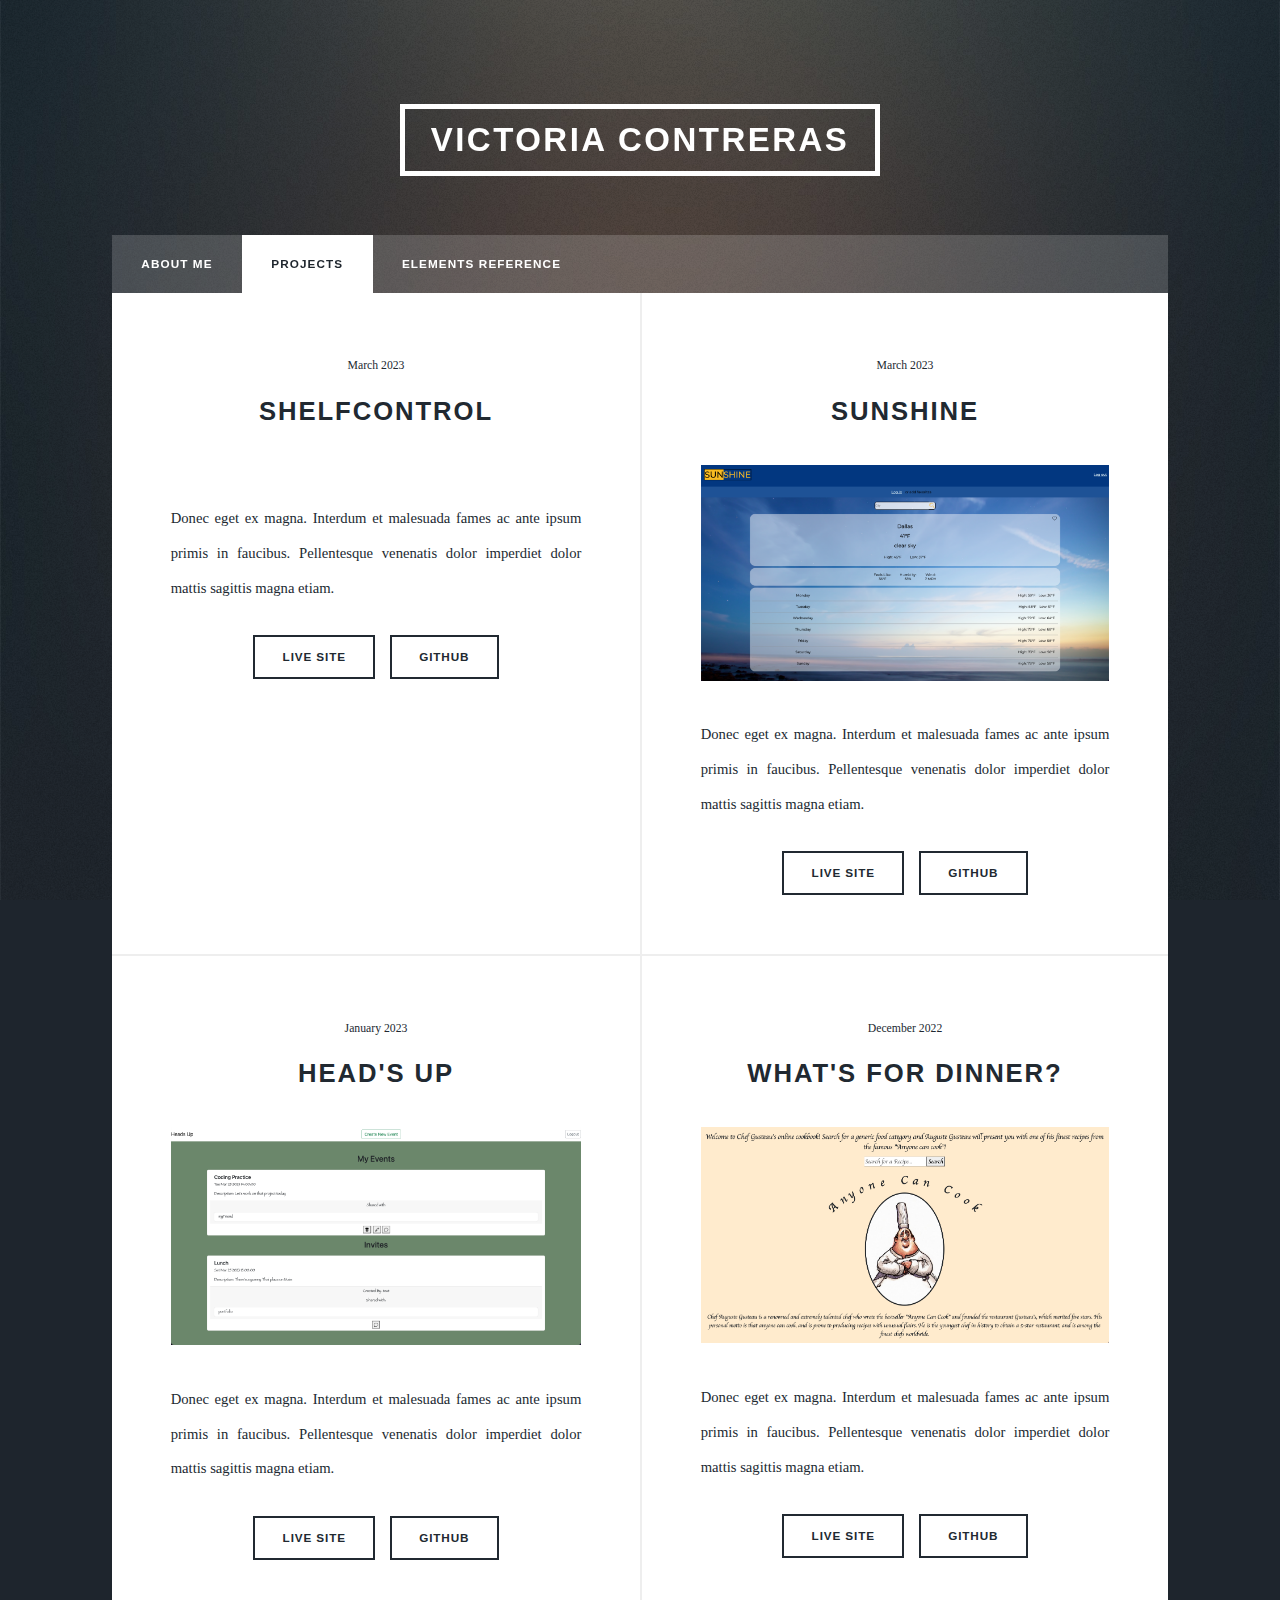
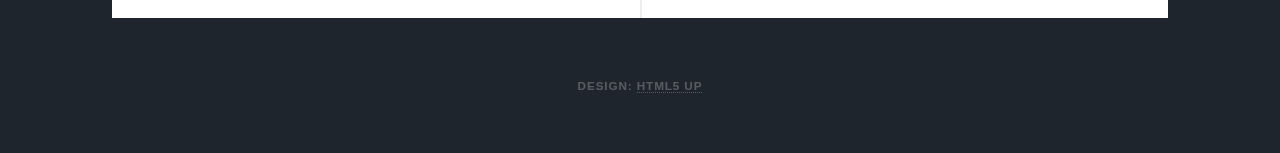
==== projects.html @ ed3c671b "inititalize repo" ====
<!DOCTYPE HTML>
<!--
	Massively by HTML5 UP
	html5up.net | @ajlkn
	Free for personal and commercial use under the CCA 3.0 license (html5up.net/license)
-->
<html>
	<head>
		<title>Generic Page - Massively by HTML5 UP</title>
		<meta charset="utf-8" />
		<meta name="viewport" content="width=device-width, initial-scale=1, user-scalable=no" />
		<link rel="stylesheet" href="assets/css/main.css" />
		<noscript><link rel="stylesheet" href="assets/css/noscript.css" /></noscript>
	</head>
	<body class="is-preload">

		<!-- Wrapper -->
			<div id="wrapper">

				<!-- Header -->
					<header id="header">
						<a href="index.html" class="logo">Victoria Contreras</a>
					</header>

				<!-- Nav -->
					<nav id="nav">
						<ul class="links">
							<li><a href="index.html">About Me</a></li>
							<li class="active"><a href="projects.html">Projects</a></li>
							<li><a href="elements.html">Elements Reference</a></li>

						</ul>
						<ul class="icons">
							<li><a href="#" class="icon brands fa-twitter"><span class="label">Twitter</span></a></li>
							<li><a href="#" class="icon brands fa-facebook-f"><span class="label">Facebook</span></a></li>
							<li><a href="#" class="icon brands fa-instagram"><span class="label">Instagram</span></a></li>
							<li><a href="#" class="icon brands fa-github"><span class="label">GitHub</span></a></li>
						</ul>
					</nav>

				<!-- Main -->
					<div id="main">

						<!-- Posts -->
						<section class="posts">
							<article>
								<header>
									<span class="date">March 2023</span>
									<h2>ShelfControl</h2>
								</header>
								<a href="#" class="image fit"><img src="images/pic02.jpg" alt="" /></a>
								<p>Donec eget ex magna. Interdum et malesuada fames ac ante ipsum primis in faucibus. Pellentesque venenatis
									dolor imperdiet dolor mattis sagittis magna etiam.</p>
								<ul class="actions special">
									<li><a href="#" target="_blank" class="button">Live Site</a></li>
									<li><a href="https://github.com/5hakazulu/Shelf-Control" target="_blank" class="button">GitHub</a></li>
								</ul>
							</article>
							<article>
								<header>
									<span class="date">March 2023</span>
									<h2>SunShine</h2>
								</header>
								<a href="#" class="image fit"><img src="images/sunshine.png" alt="" /></a>
								<p>Donec eget ex magna. Interdum et malesuada fames ac ante ipsum primis in faucibus. Pellentesque venenatis
									dolor imperdiet dolor mattis sagittis magna etiam.</p>
								<ul class="actions special">
									<li><a href="#" target="_blank" class="button">Live Site</a></li>
									<li><a href="https://github.com/Victoria-Contreras/react-weather-app" target="_blank" class="button">GitHub</a></li>
								</ul>
							</article>
							<article>
								<header>
									<span class="date">January 2023</span>
									<h2>Head's Up</h2>
								</header>
								<a href="#" class="image fit"><img src="images/HeadsUp.png" alt="" /></a>
								<p>Donec eget ex magna. Interdum et malesuada fames ac ante ipsum primis in faucibus. Pellentesque venenatis
									dolor imperdiet dolor mattis sagittis magna etiam.</p>
								<ul class="actions special">
									<li><a href="#" target="_blank" class="button">Live Site</a></li>
									<li><a href="https://github.com/Victoria-Contreras/CalendarGroupProject" target="_blank" class="button">GitHub</a></li>
								</ul>
							</article>
							<article>
								<header>
									<span class="date">December 2022</span>
									<h2>What's for dinner?</h2>
								</header>
								<a href="#" class="image fit"><img src="images/whatsForDinner.png" alt="" /></a>
								<p>Donec eget ex magna. Interdum et malesuada fames ac ante ipsum primis in faucibus. Pellentesque venenatis
									dolor imperdiet dolor mattis sagittis magna etiam.</p>
								<ul class="actions special">
									<li><a href="https://victoria-contreras.github.io/whats_for_dinner/" target="_blank" class="button">Live Site</a></li>
									<li><a href="https://github.com/Victoria-Contreras/whats_for_dinner" target="_blank" class="button">GitHub</a></li>
								</ul>
							</article>
						</section>

					</div>


				<!-- Copyright -->
					<div id="copyright">
						<ul><li>Design: <a href="https://html5up.net">HTML5 UP</a></li></ul>
					</div>

			</div>

		<!-- Scripts -->
			<script src="assets/js/jquery.min.js"></script>
			<script src="assets/js/jquery.scrollex.min.js"></script>
			<script src="assets/js/jquery.scrolly.min.js"></script>
			<script src="assets/js/browser.min.js"></script>
			<script src="assets/js/breakpoints.min.js"></script>
			<script src="assets/js/util.js"></script>
			<script src="assets/js/main.js"></script>

	</body>
</html>
---- assets/css/main.css ----
#skills {
	display: flex;
	flex-direction: column;
	align-items: center;
	margin: 20px;
}

.skills-container {
	display: flex;
	justify-content: center;
	flex-wrap: wrap;
	margin-top: 20px;
}

.item i {
	font-size: 100px;
	margin: 10px 30px 0px 30px ;
}

.item p {
	text-align: center;
	font-weight: bold;
}


@import url(fontawesome-all.min.css);
@import url("https://fonts.googleapis.com/css?family=Merriweather:300,700,300italic,700italic|Source+Sans+Pro:900");

/*
	Massively by HTML5 UP
	html5up.net | @ajlkn
	Free for personal and commercial use under the CCA 3.0 license (html5up.net/license)
*/

html, body, div, span, applet, object,
iframe, h1, h2, h3, h4, h5, h6, p, blockquote,
pre, a, abbr, acronym, address, big, cite,
code, del, dfn, em, img, ins, kbd, q, s, samp,
small, strike, strong, sub, sup, tt, var, b,
u, i, center, dl, dt, dd, ol, ul, li, fieldset,
form, label, legend, table, caption, tbody,
tfoot, thead, tr, th, td, article, aside,
canvas, details, embed, figure, figcaption,
footer, header, hgroup, menu, nav, output, ruby,
section, summary, time, mark, audio, video {
	margin: 0;
	padding: 0;
	border: 0;
	font-size: 100%;
	font: inherit;
	vertical-align: baseline;}

article, aside, details, figcaption, figure,
footer, header, hgroup, menu, nav, section {
	display: block;}

body {
	line-height: 1;
}

ol, ul {
	list-style: none;
}

blockquote, q {
	quotes: none;
}

	blockquote:before, blockquote:after, q:before, q:after {
		content: '';
		content: none;
	}

table {
	border-collapse: collapse;
	border-spacing: 0;
}

body {
	-webkit-text-size-adjust: none;
}

mark {
	background-color: transparent;
	color: inherit;
}

input::-moz-focus-inner {
	border: 0;
	padding: 0;
}

input, select, textarea {
	-moz-appearance: none;
	-webkit-appearance: none;
	-ms-appearance: none;
	appearance: none;
}

/* Basic */

	@-ms-viewport {
		width: device-width;
	}

	body {
		-ms-overflow-style: scrollbar;
	}

	@media screen and (max-width: 480px) {

		html, body {
			min-width: 320px;
		}

	}

	html {
		box-sizing: border-box;
	}

	*, *:before, *:after {
		box-sizing: inherit;
	}

	body {
		background-color: #1e252d;
	}

		body.is-preload *, body.is-preload *:before, body.is-preload *:after {
			-moz-animation: none !important;
			-webkit-animation: none !important;
			-ms-animation: none !important;
			animation: none !important;
			-moz-transition: none !important;
			-webkit-transition: none !important;
			-ms-transition: none !important;
			transition: none !important;
		}

/* Type */

	html {
		font-size: 16pt;
	}

		@media screen and (max-width: 1680px) {

			html {
				font-size: 12pt;
			}

		}

		@media screen and (max-width: 1280px) {

			html {
				font-size: 11pt;
			}

		}

		@media screen and (max-width: 360px) {

			html {
				font-size: 10pt;
			}

		}

	body {
		color: #212931;
	}

	body, input, select, textarea {
		font-family: "Merriweather", Georgia, serif;
		font-weight: 300;
		font-size: 1rem;
		line-height: 2.375;
	}

	a {
		-moz-transition: color 0.2s ease-in-out, background-color 0.2s ease-in-out, border-color 0.2s ease-in-out, box-shadow 0.2s ease-in-out;
		-webkit-transition: color 0.2s ease-in-out, background-color 0.2s ease-in-out, border-color 0.2s ease-in-out, box-shadow 0.2s ease-in-out;
		-ms-transition: color 0.2s ease-in-out, background-color 0.2s ease-in-out, border-color 0.2s ease-in-out, box-shadow 0.2s ease-in-out;
		transition: color 0.2s ease-in-out, background-color 0.2s ease-in-out, border-color 0.2s ease-in-out, box-shadow 0.2s ease-in-out;
		border-bottom: dotted 1px;
		text-decoration: none;
	}

		a:hover {
			border-bottom-color: transparent;
		}

	strong, b {
		font-weight: 600;
	}

	em, i {
		font-style: italic;
	}

	p {
		text-align: justify;
		margin: 0 0 2rem 0;
	}

	h1, h2, h3, h4, h5, h6 {
		font-family: "Source Sans Pro", Helvetica, sans-serif;
		font-weight: 900;
		line-height: 1.5;
		letter-spacing: 0.075em;
		text-transform: uppercase;
		margin: 0 0 1rem 0;
	}

		h1 a, h2 a, h3 a, h4 a, h5 a, h6 a {
			border-bottom: 0;
			color: inherit;
			text-decoration: none;
		}

	h1 {
		font-size: 4rem;
		line-height: 1.1;
		margin: 0 0 2rem 0;
	}

	h2 {
		font-size: 1.75rem;
		line-height: 1.3;
		margin: 0 0 1.5rem 0;
	}

	h3 {
		font-size: 1.25rem;
		margin: 0 0 1.5rem 0;
	}

	h4 {
		font-size: 1rem;
	}

	h5 {
		font-size: 0.9rem;
	}

	h6 {
		font-size: 0.8rem;
	}

	sub {
		font-size: 0.8rem;
		position: relative;
		top: 0.5rem;
	}

	sup {
		font-size: 0.8rem;
		position: relative;
		top: -0.5rem;
	}

	blockquote {
		border-left: solid 4px;
		font-style: italic;
		margin: 0 0 2rem 0;
		padding: 0.5rem 0 0.5rem 2rem;
	}

	code {
		border: solid 2px;
		font-family: "Courier New", monospace;
		font-size: 0.9rem;
		margin: 0 0.25rem;
		padding: 0.25rem 0.65rem;
	}

	pre {
		-webkit-overflow-scrolling: touch;
		font-family: "Courier New", monospace;
		font-size: 0.9rem;
		margin: 0 0 2rem 0;
	}

		pre code {
			display: block;
			line-height: 1.75;
			padding: 1rem 1.5rem;
			overflow-x: auto;
		}

	hr {
		border: 0;
		border-bottom: solid 2px;
		margin: 3rem 0;
	}

		hr.major {
			margin: 5rem 0;
		}

	.align-left {
		text-align: left;
	}

	.align-center {
		text-align: center;
	}

	.align-right {
		text-align: right;
	}

	input, select, textarea {
		color: #212931;
	}

	a {
		color: #212931;
		border-bottom-color: rgba(33, 41, 49, 0.5);
	}

		a:hover {
			border-bottom-color: transparent;
			color: #44b89b !important;
		}

	strong, b {
		color: #212931;
	}

	h1, h2, h3, h4, h5, h6 {
		color: #212931;
	}

	blockquote {
		border-left-color: #eeeeee;
	}

	code {
		background: rgba(220, 220, 220, 0.25);
		border-color: #eeeeee;
	}

	hr {
		border-bottom-color: #eeeeee;
	}

/* Row */

	.row {
		display: flex;
		flex-wrap: wrap;
		box-sizing: border-box;
		align-items: stretch;
	}

		.row > * {
			box-sizing: border-box;
		}

		.row.gtr-uniform > * > :last-child {
			margin-bottom: 0;
		}

		.row.aln-left {
			justify-content: flex-start;
		}

		.row.aln-center {
			justify-content: center;
		}

		.row.aln-right {
			justify-content: flex-end;
		}

		.row.aln-top {
			align-items: flex-start;
		}

		.row.aln-middle {
			align-items: center;
		}

		.row.aln-bottom {
			align-items: flex-end;
		}

		.row > .imp {
			order: -1;
		}

		.row > .col-1 {
			width: 8.33333%;
		}

		.row > .off-1 {
			margin-left: 8.33333%;
		}

		.row > .col-2 {
			width: 16.66667%;
		}

		.row > .off-2 {
			margin-left: 16.66667%;
		}

		.row > .col-3 {
			width: 25%;
		}

		.row > .off-3 {
			margin-left: 25%;
		}

		.row > .col-4 {
			width: 33.33333%;
		}

		.row > .off-4 {
			margin-left: 33.33333%;
		}

		.row > .col-5 {
			width: 41.66667%;
		}

		.row > .off-5 {
			margin-left: 41.66667%;
		}

		.row > .col-6 {
			width: 50%;
		}

		.row > .off-6 {
			margin-left: 50%;
		}

		.row > .col-7 {
			width: 58.33333%;
		}

		.row > .off-7 {
			margin-left: 58.33333%;
		}

		.row > .col-8 {
			width: 66.66667%;
		}

		.row > .off-8 {
			margin-left: 66.66667%;
		}

		.row > .col-9 {
			width: 75%;
		}

		.row > .off-9 {
			margin-left: 75%;
		}

		.row > .col-10 {
			width: 83.33333%;
		}

		.row > .off-10 {
			margin-left: 83.33333%;
		}

		.row > .col-11 {
			width: 91.66667%;
		}

		.row > .off-11 {
			margin-left: 91.66667%;
		}

		.row > .col-12 {
			width: 100%;
		}

		.row > .off-12 {
			margin-left: 100%;
		}

		.row.gtr-0 {
			margin-top: 0;
			margin-left: 0rem;
		}

			.row.gtr-0 > * {
				padding: 0 0 0 0rem;
			}

			.row.gtr-0.gtr-uniform {
				margin-top: 0rem;
			}

				.row.gtr-0.gtr-uniform > * {
					padding-top: 0rem;
				}

		.row.gtr-25 {
			margin-top: 0;
			margin-left: -0.375rem;
		}

			.row.gtr-25 > * {
				padding: 0 0 0 0.375rem;
			}

			.row.gtr-25.gtr-uniform {
				margin-top: -0.375rem;
			}

				.row.gtr-25.gtr-uniform > * {
					padding-top: 0.375rem;
				}

		.row.gtr-50 {
			margin-top: 0;
			margin-left: -0.75rem;
		}

			.row.gtr-50 > * {
				padding: 0 0 0 0.75rem;
			}

			.row.gtr-50.gtr-uniform {
				margin-top: -0.75rem;
			}

				.row.gtr-50.gtr-uniform > * {
					padding-top: 0.75rem;
				}

		.row {
			margin-top: 0;
			margin-left: -1.5rem;
		}

			.row > * {
				padding: 0 0 0 1.5rem;
			}

			.row.gtr-uniform {
				margin-top: -1.5rem;
			}

				.row.gtr-uniform > * {
					padding-top: 1.5rem;
				}

		.row.gtr-150 {
			margin-top: 0;
			margin-left: -2.25rem;
		}

			.row.gtr-150 > * {
				padding: 0 0 0 2.25rem;
			}

			.row.gtr-150.gtr-uniform {
				margin-top: -2.25rem;
			}

				.row.gtr-150.gtr-uniform > * {
					padding-top: 2.25rem;
				}

		.row.gtr-200 {
			margin-top: 0;
			margin-left: -3rem;
		}

			.row.gtr-200 > * {
				padding: 0 0 0 3rem;
			}

			.row.gtr-200.gtr-uniform {
				margin-top: -3rem;
			}

				.row.gtr-200.gtr-uniform > * {
					padding-top: 3rem;
				}

		@media screen and (max-width: 1680px) {

			.row {
				display: flex;
				flex-wrap: wrap;
				box-sizing: border-box;
				align-items: stretch;
			}

				.row > * {
					box-sizing: border-box;
				}

				.row.gtr-uniform > * > :last-child {
					margin-bottom: 0;
				}

				.row.aln-left {
					justify-content: flex-start;
				}

				.row.aln-center {
					justify-content: center;
				}

				.row.aln-right {
					justify-content: flex-end;
				}

				.row.aln-top {
					align-items: flex-start;
				}

				.row.aln-middle {
					align-items: center;
				}

				.row.aln-bottom {
					align-items: flex-end;
				}

				.row > .imp-xlarge {
					order: -1;
				}

				.row > .col-1-xlarge {
					width: 8.33333%;
				}

				.row > .off-1-xlarge {
					margin-left: 8.33333%;
				}

				.row > .col-2-xlarge {
					width: 16.66667%;
				}

				.row > .off-2-xlarge {
					margin-left: 16.66667%;
				}

				.row > .col-3-xlarge {
					width: 25%;
				}

				.row > .off-3-xlarge {
					margin-left: 25%;
				}

				.row > .col-4-xlarge {
					width: 33.33333%;
				}

				.row > .off-4-xlarge {
					margin-left: 33.33333%;
				}

				.row > .col-5-xlarge {
					width: 41.66667%;
				}

				.row > .off-5-xlarge {
					margin-left: 41.66667%;
				}

				.row > .col-6-xlarge {
					width: 50%;
				}

				.row > .off-6-xlarge {
					margin-left: 50%;
				}

				.row > .col-7-xlarge {
					width: 58.33333%;
				}

				.row > .off-7-xlarge {
					margin-left: 58.33333%;
				}

				.row > .col-8-xlarge {
					width: 66.66667%;
				}

				.row > .off-8-xlarge {
					margin-left: 66.66667%;
				}

				.row > .col-9-xlarge {
					width: 75%;
				}

				.row > .off-9-xlarge {
					margin-left: 75%;
				}

				.row > .col-10-xlarge {
					width: 83.33333%;
				}

				.row > .off-10-xlarge {
					margin-left: 83.33333%;
				}

				.row > .col-11-xlarge {
					width: 91.66667%;
				}

				.row > .off-11-xlarge {
					margin-left: 91.66667%;
				}

				.row > .col-12-xlarge {
					width: 100%;
				}

				.row > .off-12-xlarge {
					margin-left: 100%;
				}

				.row.gtr-0 {
					margin-top: 0;
					margin-left: 0rem;
				}

					.row.gtr-0 > * {
						padding: 0 0 0 0rem;
					}

					.row.gtr-0.gtr-uniform {
						margin-top: 0rem;
					}

						.row.gtr-0.gtr-uniform > * {
							padding-top: 0rem;
						}

				.row.gtr-25 {
					margin-top: 0;
					margin-left: -0.375rem;
				}

					.row.gtr-25 > * {
						padding: 0 0 0 0.375rem;
					}

					.row.gtr-25.gtr-uniform {
						margin-top: -0.375rem;
					}

						.row.gtr-25.gtr-uniform > * {
							padding-top: 0.375rem;
						}

				.row.gtr-50 {
					margin-top: 0;
					margin-left: -0.75rem;
				}

					.row.gtr-50 > * {
						padding: 0 0 0 0.75rem;
					}

					.row.gtr-50.gtr-uniform {
						margin-top: -0.75rem;
					}

						.row.gtr-50.gtr-uniform > * {
							padding-top: 0.75rem;
						}

				.row {
					margin-top: 0;
					margin-left: -1.5rem;
				}

					.row > * {
						padding: 0 0 0 1.5rem;
					}

					.row.gtr-uniform {
						margin-top: -1.5rem;
					}

						.row.gtr-uniform > * {
							padding-top: 1.5rem;
						}

				.row.gtr-150 {
					margin-top: 0;
					margin-left: -2.25rem;
				}

					.row.gtr-150 > * {
						padding: 0 0 0 2.25rem;
					}

					.row.gtr-150.gtr-uniform {
						margin-top: -2.25rem;
					}

						.row.gtr-150.gtr-uniform > * {
							padding-top: 2.25rem;
						}

				.row.gtr-200 {
					margin-top: 0;
					margin-left: -3rem;
				}

					.row.gtr-200 > * {
						padding: 0 0 0 3rem;
					}

					.row.gtr-200.gtr-uniform {
						margin-top: -3rem;
					}

						.row.gtr-200.gtr-uniform > * {
							padding-top: 3rem;
						}

		}

		@media screen and (max-width: 1280px) {

			.row {
				display: flex;
				flex-wrap: wrap;
				box-sizing: border-box;
				align-items: stretch;
			}

				.row > * {
					box-sizing: border-box;
				}

				.row.gtr-uniform > * > :last-child {
					margin-bottom: 0;
				}

				.row.aln-left {
					justify-content: flex-start;
				}

				.row.aln-center {
					justify-content: center;
				}

				.row.aln-right {
					justify-content: flex-end;
				}

				.row.aln-top {
					align-items: flex-start;
				}

				.row.aln-middle {
					align-items: center;
				}

				.row.aln-bottom {
					align-items: flex-end;
				}

				.row > .imp-large {
					order: -1;
				}

				.row > .col-1-large {
					width: 8.33333%;
				}

				.row > .off-1-large {
					margin-left: 8.33333%;
				}

				.row > .col-2-large {
					width: 16.66667%;
				}

				.row > .off-2-large {
					margin-left: 16.66667%;
				}

				.row > .col-3-large {
					width: 25%;
				}

				.row > .off-3-large {
					margin-left: 25%;
				}

				.row > .col-4-large {
					width: 33.33333%;
				}

				.row > .off-4-large {
					margin-left: 33.33333%;
				}

				.row > .col-5-large {
					width: 41.66667%;
				}

				.row > .off-5-large {
					margin-left: 41.66667%;
				}

				.row > .col-6-large {
					width: 50%;
				}

				.row > .off-6-large {
					margin-left: 50%;
				}

				.row > .col-7-large {
					width: 58.33333%;
				}

				.row > .off-7-large {
					margin-left: 58.33333%;
				}

				.row > .col-8-large {
					width: 66.66667%;
				}

				.row > .off-8-large {
					margin-left: 66.66667%;
				}

				.row > .col-9-large {
					width: 75%;
				}

				.row > .off-9-large {
					margin-left: 75%;
				}

				.row > .col-10-large {
					width: 83.33333%;
				}

				.row > .off-10-large {
					margin-left: 83.33333%;
				}

				.row > .col-11-large {
					width: 91.66667%;
				}

				.row > .off-11-large {
					margin-left: 91.66667%;
				}

				.row > .col-12-large {
					width: 100%;
				}

				.row > .off-12-large {
					margin-left: 100%;
				}

				.row.gtr-0 {
					margin-top: 0;
					margin-left: 0rem;
				}

					.row.gtr-0 > * {
						padding: 0 0 0 0rem;
					}

					.row.gtr-0.gtr-uniform {
						margin-top: 0rem;
					}

						.row.gtr-0.gtr-uniform > * {
							padding-top: 0rem;
						}

				.row.gtr-25 {
					margin-top: 0;
					margin-left: -0.375rem;
				}

					.row.gtr-25 > * {
						padding: 0 0 0 0.375rem;
					}

					.row.gtr-25.gtr-uniform {
						margin-top: -0.375rem;
					}

						.row.gtr-25.gtr-uniform > * {
							padding-top: 0.375rem;
						}

				.row.gtr-50 {
					margin-top: 0;
					margin-left: -0.75rem;
				}

					.row.gtr-50 > * {
						padding: 0 0 0 0.75rem;
					}

					.row.gtr-50.gtr-uniform {
						margin-top: -0.75rem;
					}

						.row.gtr-50.gtr-uniform > * {
							padding-top: 0.75rem;
						}

				.row {
					margin-top: 0;
					margin-left: -1.5rem;
				}

					.row > * {
						padding: 0 0 0 1.5rem;
					}

					.row.gtr-uniform {
						margin-top: -1.5rem;
					}

						.row.gtr-uniform > * {
							padding-top: 1.5rem;
						}

				.row.gtr-150 {
					margin-top: 0;
					margin-left: -2.25rem;
				}

					.row.gtr-150 > * {
						padding: 0 0 0 2.25rem;
					}

					.row.gtr-150.gtr-uniform {
						margin-top: -2.25rem;
					}

						.row.gtr-150.gtr-uniform > * {
							padding-top: 2.25rem;
						}

				.row.gtr-200 {
					margin-top: 0;
					margin-left: -3rem;
				}

					.row.gtr-200 > * {
						padding: 0 0 0 3rem;
					}

					.row.gtr-200.gtr-uniform {
						margin-top: -3rem;
					}

						.row.gtr-200.gtr-uniform > * {
							padding-top: 3rem;
						}

		}

		@media screen and (max-width: 980px) {

			.row {
				display: flex;
				flex-wrap: wrap;
				box-sizing: border-box;
				align-items: stretch;
			}

				.row > * {
					box-sizing: border-box;
				}

				.row.gtr-uniform > * > :last-child {
					margin-bottom: 0;
				}

				.row.aln-left {
					justify-content: flex-start;
				}

				.row.aln-center {
					justify-content: center;
				}

				.row.aln-right {
					justify-content: flex-end;
				}

				.row.aln-top {
					align-items: flex-start;
				}

				.row.aln-middle {
					align-items: center;
				}

				.row.aln-bottom {
					align-items: flex-end;
				}

				.row > .imp-medium {
					order: -1;
				}

				.row > .col-1-medium {
					width: 8.33333%;
				}

				.row > .off-1-medium {
					margin-left: 8.33333%;
				}

				.row > .col-2-medium {
					width: 16.66667%;
				}

				.row > .off-2-medium {
					margin-left: 16.66667%;
				}

				.row > .col-3-medium {
					width: 25%;
				}

				.row > .off-3-medium {
					margin-left: 25%;
				}

				.row > .col-4-medium {
					width: 33.33333%;
				}

				.row > .off-4-medium {
					margin-left: 33.33333%;
				}

				.row > .col-5-medium {
					width: 41.66667%;
				}

				.row > .off-5-medium {
					margin-left: 41.66667%;
				}

				.row > .col-6-medium {
					width: 50%;
				}

				.row > .off-6-medium {
					margin-left: 50%;
				}

				.row > .col-7-medium {
					width: 58.33333%;
				}

				.row > .off-7-medium {
					margin-left: 58.33333%;
				}

				.row > .col-8-medium {
					width: 66.66667%;
				}

				.row > .off-8-medium {
					margin-left: 66.66667%;
				}

				.row > .col-9-medium {
					width: 75%;
				}

				.row > .off-9-medium {
					margin-left: 75%;
				}

				.row > .col-10-medium {
					width: 83.33333%;
				}

				.row > .off-10-medium {
					margin-left: 83.33333%;
				}

				.row > .col-11-medium {
					width: 91.66667%;
				}

				.row > .off-11-medium {
					margin-left: 91.66667%;
				}

				.row > .col-12-medium {
					width: 100%;
				}

				.row > .off-12-medium {
					margin-left: 100%;
				}

				.row.gtr-0 {
					margin-top: 0;
					margin-left: 0rem;
				}

					.row.gtr-0 > * {
						padding: 0 0 0 0rem;
					}

					.row.gtr-0.gtr-uniform {
						margin-top: 0rem;
					}

						.row.gtr-0.gtr-uniform > * {
							padding-top: 0rem;
						}

				.row.gtr-25 {
					margin-top: 0;
					margin-left: -0.375rem;
				}

					.row.gtr-25 > * {
						padding: 0 0 0 0.375rem;
					}

					.row.gtr-25.gtr-uniform {
						margin-top: -0.375rem;
					}

						.row.gtr-25.gtr-uniform > * {
							padding-top: 0.375rem;
						}

				.row.gtr-50 {
					margin-top: 0;
					margin-left: -0.75rem;
				}

					.row.gtr-50 > * {
						padding: 0 0 0 0.75rem;
					}

					.row.gtr-50.gtr-uniform {
						margin-top: -0.75rem;
					}

						.row.gtr-50.gtr-uniform > * {
							padding-top: 0.75rem;
						}

				.row {
					margin-top: 0;
					margin-left: -1.5rem;
				}

					.row > * {
						padding: 0 0 0 1.5rem;
					}

					.row.gtr-uniform {
						margin-top: -1.5rem;
					}

						.row.gtr-uniform > * {
							padding-top: 1.5rem;
						}

				.row.gtr-150 {
					margin-top: 0;
					margin-left: -2.25rem;
				}

					.row.gtr-150 > * {
						padding: 0 0 0 2.25rem;
					}

					.row.gtr-150.gtr-uniform {
						margin-top: -2.25rem;
					}

						.row.gtr-150.gtr-uniform > * {
							padding-top: 2.25rem;
						}

				.row.gtr-200 {
					margin-top: 0;
					margin-left: -3rem;
				}

					.row.gtr-200 > * {
						padding: 0 0 0 3rem;
					}

					.row.gtr-200.gtr-uniform {
						margin-top: -3rem;
					}

						.row.gtr-200.gtr-uniform > * {
							padding-top: 3rem;
						}

		}

		@media screen and (max-width: 736px) {

			.row {
				display: flex;
				flex-wrap: wrap;
				box-sizing: border-box;
				align-items: stretch;
			}

				.row > * {
					box-sizing: border-box;
				}

				.row.gtr-uniform > * > :last-child {
					margin-bottom: 0;
				}

				.row.aln-left {
					justify-content: flex-start;
				}

				.row.aln-center {
					justify-content: center;
				}

				.row.aln-right {
					justify-content: flex-end;
				}

				.row.aln-top {
					align-items: flex-start;
				}

				.row.aln-middle {
					align-items: center;
				}

				.row.aln-bottom {
					align-items: flex-end;
				}

				.row > .imp-small {
					order: -1;
				}

				.row > .col-1-small {
					width: 8.33333%;
				}

				.row > .off-1-small {
					margin-left: 8.33333%;
				}

				.row > .col-2-small {
					width: 16.66667%;
				}

				.row > .off-2-small {
					margin-left: 16.66667%;
				}

				.row > .col-3-small {
					width: 25%;
				}

				.row > .off-3-small {
					margin-left: 25%;
				}

				.row > .col-4-small {
					width: 33.33333%;
				}

				.row > .off-4-small {
					margin-left: 33.33333%;
				}

				.row > .col-5-small {
					width: 41.66667%;
				}

				.row > .off-5-small {
					margin-left: 41.66667%;
				}

				.row > .col-6-small {
					width: 50%;
				}

				.row > .off-6-small {
					margin-left: 50%;
				}

				.row > .col-7-small {
					width: 58.33333%;
				}

				.row > .off-7-small {
					margin-left: 58.33333%;
				}

				.row > .col-8-small {
					width: 66.66667%;
				}

				.row > .off-8-small {
					margin-left: 66.66667%;
				}

				.row > .col-9-small {
					width: 75%;
				}

				.row > .off-9-small {
					margin-left: 75%;
				}

				.row > .col-10-small {
					width: 83.33333%;
				}

				.row > .off-10-small {
					margin-left: 83.33333%;
				}

				.row > .col-11-small {
					width: 91.66667%;
				}

				.row > .off-11-small {
					margin-left: 91.66667%;
				}

				.row > .col-12-small {
					width: 100%;
				}

				.row > .off-12-small {
					margin-left: 100%;
				}

				.row.gtr-0 {
					margin-top: 0;
					margin-left: 0rem;
				}

					.row.gtr-0 > * {
						padding: 0 0 0 0rem;
					}

					.row.gtr-0.gtr-uniform {
						margin-top: 0rem;
					}

						.row.gtr-0.gtr-uniform > * {
							padding-top: 0rem;
						}

				.row.gtr-25 {
					margin-top: 0;
					margin-left: -0.375rem;
				}

					.row.gtr-25 > * {
						padding: 0 0 0 0.375rem;
					}

					.row.gtr-25.gtr-uniform {
						margin-top: -0.375rem;
					}

						.row.gtr-25.gtr-uniform > * {
							padding-top: 0.375rem;
						}

				.row.gtr-50 {
					margin-top: 0;
					margin-left: -0.75rem;
				}

					.row.gtr-50 > * {
						padding: 0 0 0 0.75rem;
					}

					.row.gtr-50.gtr-uniform {
						margin-top: -0.75rem;
					}

						.row.gtr-50.gtr-uniform > * {
							padding-top: 0.75rem;
						}

				.row {
					margin-top: 0;
					margin-left: -1.5rem;
				}

					.row > * {
						padding: 0 0 0 1.5rem;
					}

					.row.gtr-uniform {
						margin-top: -1.5rem;
					}

						.row.gtr-uniform > * {
							padding-top: 1.5rem;
						}

				.row.gtr-150 {
					margin-top: 0;
					margin-left: -2.25rem;
				}

					.row.gtr-150 > * {
						padding: 0 0 0 2.25rem;
					}

					.row.gtr-150.gtr-uniform {
						margin-top: -2.25rem;
					}

						.row.gtr-150.gtr-uniform > * {
							padding-top: 2.25rem;
						}

				.row.gtr-200 {
					margin-top: 0;
					margin-left: -3rem;
				}

					.row.gtr-200 > * {
						padding: 0 0 0 3rem;
					}

					.row.gtr-200.gtr-uniform {
						margin-top: -3rem;
					}

						.row.gtr-200.gtr-uniform > * {
							padding-top: 3rem;
						}

		}

		@media screen and (max-width: 480px) {

			.row {
				display: flex;
				flex-wrap: wrap;
				box-sizing: border-box;
				align-items: stretch;
			}

				.row > * {
					box-sizing: border-box;
				}

				.row.gtr-uniform > * > :last-child {
					margin-bottom: 0;
				}

				.row.aln-left {
					justify-content: flex-start;
				}

				.row.aln-center {
					justify-content: center;
				}

				.row.aln-right {
					justify-content: flex-end;
				}

				.row.aln-top {
					align-items: flex-start;
				}

				.row.aln-middle {
					align-items: center;
				}

				.row.aln-bottom {
					align-items: flex-end;
				}

				.row > .imp-xsmall {
					order: -1;
				}

				.row > .col-1-xsmall {
					width: 8.33333%;
				}

				.row > .off-1-xsmall {
					margin-left: 8.33333%;
				}

				.row > .col-2-xsmall {
					width: 16.66667%;
				}

				.row > .off-2-xsmall {
					margin-left: 16.66667%;
				}

				.row > .col-3-xsmall {
					width: 25%;
				}

				.row > .off-3-xsmall {
					margin-left: 25%;
				}

				.row > .col-4-xsmall {
					width: 33.33333%;
				}

				.row > .off-4-xsmall {
					margin-left: 33.33333%;
				}

				.row > .col-5-xsmall {
					width: 41.66667%;
				}

				.row > .off-5-xsmall {
					margin-left: 41.66667%;
				}

				.row > .col-6-xsmall {
					width: 50%;
				}

				.row > .off-6-xsmall {
					margin-left: 50%;
				}

				.row > .col-7-xsmall {
					width: 58.33333%;
				}

				.row > .off-7-xsmall {
					margin-left: 58.33333%;
				}

				.row > .col-8-xsmall {
					width: 66.66667%;
				}

				.row > .off-8-xsmall {
					margin-left: 66.66667%;
				}

				.row > .col-9-xsmall {
					width: 75%;
				}

				.row > .off-9-xsmall {
					margin-left: 75%;
				}

				.row > .col-10-xsmall {
					width: 83.33333%;
				}

				.row > .off-10-xsmall {
					margin-left: 83.33333%;
				}

				.row > .col-11-xsmall {
					width: 91.66667%;
				}

				.row > .off-11-xsmall {
					margin-left: 91.66667%;
				}

				.row > .col-12-xsmall {
					width: 100%;
				}

				.row > .off-12-xsmall {
					margin-left: 100%;
				}

				.row.gtr-0 {
					margin-top: 0;
					margin-left: 0rem;
				}

					.row.gtr-0 > * {
						padding: 0 0 0 0rem;
					}

					.row.gtr-0.gtr-uniform {
						margin-top: 0rem;
					}

						.row.gtr-0.gtr-uniform > * {
							padding-top: 0rem;
						}

				.row.gtr-25 {
					margin-top: 0;
					margin-left: -0.375rem;
				}

					.row.gtr-25 > * {
						padding: 0 0 0 0.375rem;
					}

					.row.gtr-25.gtr-uniform {
						margin-top: -0.375rem;
					}

						.row.gtr-25.gtr-uniform > * {
							padding-top: 0.375rem;
						}

				.row.gtr-50 {
					margin-top: 0;
					margin-left: -0.75rem;
				}

					.row.gtr-50 > * {
						padding: 0 0 0 0.75rem;
					}

					.row.gtr-50.gtr-uniform {
						margin-top: -0.75rem;
					}

						.row.gtr-50.gtr-uniform > * {
							padding-top: 0.75rem;
						}

				.row {
					margin-top: 0;
					margin-left: -1.5rem;
				}

					.row > * {
						padding: 0 0 0 1.5rem;
					}

					.row.gtr-uniform {
						margin-top: -1.5rem;
					}

						.row.gtr-uniform > * {
							padding-top: 1.5rem;
						}

				.row.gtr-150 {
					margin-top: 0;
					margin-left: -2.25rem;
				}

					.row.gtr-150 > * {
						padding: 0 0 0 2.25rem;
					}

					.row.gtr-150.gtr-uniform {
						margin-top: -2.25rem;
					}

						.row.gtr-150.gtr-uniform > * {
							padding-top: 2.25rem;
						}

				.row.gtr-200 {
					margin-top: 0;
					margin-left: -3rem;
				}

					.row.gtr-200 > * {
						padding: 0 0 0 3rem;
					}

					.row.gtr-200.gtr-uniform {
						margin-top: -3rem;
					}

						.row.gtr-200.gtr-uniform > * {
							padding-top: 3rem;
						}

		}

		@media screen and (max-width: 360px) {

			.row {
				display: flex;
				flex-wrap: wrap;
				box-sizing: border-box;
				align-items: stretch;
			}

				.row > * {
					box-sizing: border-box;
				}

				.row.gtr-uniform > * > :last-child {
					margin-bottom: 0;
				}

				.row.aln-left {
					justify-content: flex-start;
				}

				.row.aln-center {
					justify-content: center;
				}

				.row.aln-right {
					justify-content: flex-end;
				}

				.row.aln-top {
					align-items: flex-start;
				}

				.row.aln-middle {
					align-items: center;
				}

				.row.aln-bottom {
					align-items: flex-end;
				}

				.row > .imp-xxsmall {
					order: -1;
				}

				.row > .col-1-xxsmall {
					width: 8.33333%;
				}

				.row > .off-1-xxsmall {
					margin-left: 8.33333%;
				}

				.row > .col-2-xxsmall {
					width: 16.66667%;
				}

				.row > .off-2-xxsmall {
					margin-left: 16.66667%;
				}

				.row > .col-3-xxsmall {
					width: 25%;
				}

				.row > .off-3-xxsmall {
					margin-left: 25%;
				}

				.row > .col-4-xxsmall {
					width: 33.33333%;
				}

				.row > .off-4-xxsmall {
					margin-left: 33.33333%;
				}

				.row > .col-5-xxsmall {
					width: 41.66667%;
				}

				.row > .off-5-xxsmall {
					margin-left: 41.66667%;
				}

				.row > .col-6-xxsmall {
					width: 50%;
				}

				.row > .off-6-xxsmall {
					margin-left: 50%;
				}

				.row > .col-7-xxsmall {
					width: 58.33333%;
				}

				.row > .off-7-xxsmall {
					margin-left: 58.33333%;
				}

				.row > .col-8-xxsmall {
					width: 66.66667%;
				}

				.row > .off-8-xxsmall {
					margin-left: 66.66667%;
				}

				.row > .col-9-xxsmall {
					width: 75%;
				}

				.row > .off-9-xxsmall {
					margin-left: 75%;
				}

				.row > .col-10-xxsmall {
					width: 83.33333%;
				}

				.row > .off-10-xxsmall {
					margin-left: 83.33333%;
				}

				.row > .col-11-xxsmall {
					width: 91.66667%;
				}

				.row > .off-11-xxsmall {
					margin-left: 91.66667%;
				}

				.row > .col-12-xxsmall {
					width: 100%;
				}

				.row > .off-12-xxsmall {
					margin-left: 100%;
				}

				.row.gtr-0 {
					margin-top: 0;
					margin-left: 0rem;
				}

					.row.gtr-0 > * {
						padding: 0 0 0 0rem;
					}

					.row.gtr-0.gtr-uniform {
						margin-top: 0rem;
					}

						.row.gtr-0.gtr-uniform > * {
							padding-top: 0rem;
						}

				.row.gtr-25 {
					margin-top: 0;
					margin-left: -0.375rem;
				}

					.row.gtr-25 > * {
						padding: 0 0 0 0.375rem;
					}

					.row.gtr-25.gtr-uniform {
						margin-top: -0.375rem;
					}

						.row.gtr-25.gtr-uniform > * {
							padding-top: 0.375rem;
						}

				.row.gtr-50 {
					margin-top: 0;
					margin-left: -0.75rem;
				}

					.row.gtr-50 > * {
						padding: 0 0 0 0.75rem;
					}

					.row.gtr-50.gtr-uniform {
						margin-top: -0.75rem;
					}

						.row.gtr-50.gtr-uniform > * {
							padding-top: 0.75rem;
						}

				.row {
					margin-top: 0;
					margin-left: -1.5rem;
				}

					.row > * {
						padding: 0 0 0 1.5rem;
					}

					.row.gtr-uniform {
						margin-top: -1.5rem;
					}

						.row.gtr-uniform > * {
							padding-top: 1.5rem;
						}

				.row.gtr-150 {
					margin-top: 0;
					margin-left: -2.25rem;
				}

					.row.gtr-150 > * {
						padding: 0 0 0 2.25rem;
					}

					.row.gtr-150.gtr-uniform {
						margin-top: -2.25rem;
					}

						.row.gtr-150.gtr-uniform > * {
							padding-top: 2.25rem;
						}

				.row.gtr-200 {
					margin-top: 0;
					margin-left: -3rem;
				}

					.row.gtr-200 > * {
						padding: 0 0 0 3rem;
					}

					.row.gtr-200.gtr-uniform {
						margin-top: -3rem;
					}

						.row.gtr-200.gtr-uniform > * {
							padding-top: 3rem;
						}

		}

/* Box */

	.box {
		border: solid 2px;
		margin-bottom: 2rem;
		padding: 1.5rem;
	}

		.box > :last-child,
		.box > :last-child > :last-child,
		.box > :last-child > :last-child > :last-child {
			margin-bottom: 0;
		}

		.box.alt {
			border: 0;
			border-radius: 0;
			padding: 0;
		}

	.box {
		border-color: #eeeeee;
	}

/* Button */

	input[type="submit"],
	input[type="reset"],
	input[type="button"],
	button,
	.button {
		-moz-appearance: none;
		-webkit-appearance: none;
		-ms-appearance: none;
		appearance: none;
		-moz-transition: background-color 0.2s ease-in-out, box-shadow 0.2s ease-in-out, color 0.2s ease-in-out;
		-webkit-transition: background-color 0.2s ease-in-out, box-shadow 0.2s ease-in-out, color 0.2s ease-in-out;
		-ms-transition: background-color 0.2s ease-in-out, box-shadow 0.2s ease-in-out, color 0.2s ease-in-out;
		transition: background-color 0.2s ease-in-out, box-shadow 0.2s ease-in-out, color 0.2s ease-in-out;
		border: 0;
		border-radius: 0;
		cursor: pointer;
		display: inline-block;
		font-family: "Source Sans Pro", Helvetica, sans-serif;
		font-size: 0.8rem;
		font-weight: 900;
		letter-spacing: 0.075em;
		height: 3rem;
		line-height: 3rem;
		padding: 0 2rem;
		text-align: center;
		text-decoration: none;
		text-transform: uppercase;
		white-space: nowrap;
	}

		input[type="submit"].icon:before,
		input[type="reset"].icon:before,
		input[type="button"].icon:before,
		button.icon:before,
		.button.icon:before {
			margin-right: 0.5rem;
		}

		input[type="submit"].icon.solo,
		input[type="reset"].icon.solo,
		input[type="button"].icon.solo,
		button.icon.solo,
		.button.icon.solo {
			position: relative;
			width: 4rem;
			height: 4rem;
			line-height: 4rem;
			border-radius: 4rem;
			text-indent: 4rem;
			overflow: hidden;
			padding: 0;
			white-space: nowrap;
		}

			input[type="submit"].icon.solo:before,
			input[type="reset"].icon.solo:before,
			input[type="button"].icon.solo:before,
			button.icon.solo:before,
			.button.icon.solo:before {
				position: absolute;
				display: block;
				top: 0;
				left: 0;
				width: inherit;
				height: inherit;
				line-height: inherit;
				font-size: 1.25rem;
				margin-right: 0;
				text-align: center;
				text-indent: 0;
			}

		input[type="submit"].fit,
		input[type="reset"].fit,
		input[type="button"].fit,
		button.fit,
		.button.fit {
			width: 100%;
		}

		input[type="submit"].small,
		input[type="reset"].small,
		input[type="button"].small,
		button.small,
		.button.small {
			font-size: 0.7rem;
			height: 2.5rem;
			line-height: 2.5rem;
			padding: 0 1.5rem;
		}

		input[type="submit"].large,
		input[type="reset"].large,
		input[type="button"].large,
		button.large,
		.button.large {
			font-size: 0.9rem;
			height: 3.5rem;
			line-height: 3.5rem;
			padding: 0 2.75rem;
		}

		@media screen and (max-width: 980px) {

			input[type="submit"],
			input[type="reset"],
			input[type="button"],
			button,
			.button {
				font-size: 0.9rem;
				height: 3.25rem;
				line-height: 3.25rem;
			}

				input[type="submit"].large,
				input[type="reset"].large,
				input[type="button"].large,
				button.large,
				.button.large {
					font-size: 1rem;
					height: 3.75rem;
					line-height: 3.75rem;
				}

		}

		input[type="submit"].disabled, input[type="submit"]:disabled,
		input[type="reset"].disabled,
		input[type="reset"]:disabled,
		input[type="button"].disabled,
		input[type="button"]:disabled,
		button.disabled,
		button:disabled,
		.button.disabled,
		.button:disabled {
			pointer-events: none;
			opacity: 0.25;
		}

	input[type="submit"],
	input[type="reset"],
	input[type="button"],
	button,
	.button {
		background-color: transparent;
		box-shadow: inset 0 0 0 2px #212931;
		color: #212931 !important;
	}

		input[type="submit"]:hover,
		input[type="reset"]:hover,
		input[type="button"]:hover,
		button:hover,
		.button:hover {
			box-shadow: inset 0 0 0 2px #44b89b;
			color: #44b89b !important;
		}

		input[type="submit"].primary,
		input[type="reset"].primary,
		input[type="button"].primary,
		button.primary,
		.button.primary {
			background-color: #212931;
			box-shadow: none;
			color: #ffffff !important;
		}

			input[type="submit"].primary:hover,
			input[type="reset"].primary:hover,
			input[type="button"].primary:hover,
			button.primary:hover,
			.button.primary:hover {
				background-color: #44b89b;
			}

/* Form */

	form {
		margin: 0 0 2rem 0;
	}

		form > :last-child {
			margin-bottom: 0;
		}

		form > .fields {
			display: -moz-flex;
			display: -webkit-flex;
			display: -ms-flex;
			display: flex;
			-moz-flex-wrap: wrap;
			-webkit-flex-wrap: wrap;
			-ms-flex-wrap: wrap;
			flex-wrap: wrap;
			width: calc(100% + 3rem);
			margin: -1.5rem 0 2rem -1.5rem;
		}

			form > .fields > .field {
				-moz-flex-grow: 0;
				-webkit-flex-grow: 0;
				-ms-flex-grow: 0;
				flex-grow: 0;
				-moz-flex-shrink: 0;
				-webkit-flex-shrink: 0;
				-ms-flex-shrink: 0;
				flex-shrink: 0;
				padding: 1.5rem 0 0 1.5rem;
				width: calc(100% - 1.5rem);
			}

				form > .fields > .field.half {
					width: calc(50% - 0.75rem);
				}

				form > .fields > .field.third {
					width: calc(100%/3 - 0.5rem);
				}

				form > .fields > .field.quarter {
					width: calc(25% - 0.375rem);
				}

		@media screen and (max-width: 480px) {

			form > .fields {
				width: calc(100% + 3rem);
				margin: -1.5rem 0 2rem -1.5rem;
			}

				form > .fields > .field {
					padding: 1.5rem 0 0 1.5rem;
					width: calc(100% - 1.5rem);
				}

					form > .fields > .field.half {
						width: calc(100% - 1.5rem);
					}

					form > .fields > .field.third {
						width: calc(100% - 1.5rem);
					}

					form > .fields > .field.quarter {
						width: calc(100% - 1.5rem);
					}

		}

	label {
		display: block;
		font-family: "Source Sans Pro", Helvetica, sans-serif;
		font-weight: 900;
		line-height: 1.5;
		letter-spacing: 0.075em;
		font-size: 0.8rem;
		text-transform: uppercase;
		margin: 0 0 0.75rem 0;
	}

		@media screen and (max-width: 980px) {

			label {
				font-size: 0.9rem;
			}

		}

	input[type="text"],
	input[type="password"],
	input[type="email"],
	select,
	textarea {
		-moz-appearance: none;
		-webkit-appearance: none;
		-ms-appearance: none;
		appearance: none;
		background: transparent;
		border-radius: 0;
		border: solid 2px;
		color: inherit;
		display: block;
		outline: 0;
		padding: 0 1rem;
		text-decoration: none;
		width: 100%;
	}

		input[type="text"]:invalid,
		input[type="password"]:invalid,
		input[type="email"]:invalid,
		select:invalid,
		textarea:invalid {
			box-shadow: none;
		}

	select {
		background-size: 1.25rem;
		background-repeat: no-repeat;
		background-position: calc(100% - 1rem) center;
		height: 3rem;
		padding-right: 3rem;
		text-overflow: ellipsis;
	}

		select:focus::-ms-value {
			background-color: transparent;
		}

		select::-ms-expand {
			display: none;
		}

	input[type="text"],
	input[type="password"],
	input[type="email"],
	select {
		height: 3rem;
	}

	textarea {
		padding: 0.75rem 1rem;
	}

	input[type="checkbox"],
	input[type="radio"] {
		-moz-appearance: none;
		-webkit-appearance: none;
		-ms-appearance: none;
		appearance: none;
		display: block;
		float: left;
		margin-right: -2rem;
		opacity: 0;
		width: 1rem;
		z-index: -1;
	}

		input[type="checkbox"] + label,
		input[type="radio"] + label {
			text-decoration: none;
			cursor: pointer;
			display: inline-block;
			font-size: 1rem;
			letter-spacing: 0;
			font-family: "Merriweather", Georgia, serif;
			text-transform: none;
			font-weight: 300;
			padding-left: 2.8rem;
			padding-right: 1rem;
			position: relative;
		}

			input[type="checkbox"] + label:before,
			input[type="radio"] + label:before {
				-moz-osx-font-smoothing: grayscale;
				-webkit-font-smoothing: antialiased;
				display: inline-block;
				font-style: normal;
				font-variant: normal;
				text-rendering: auto;
				line-height: 1;
				text-transform: none !important;
				font-family: 'Font Awesome 5 Free';
				font-weight: 900;
			}

			input[type="checkbox"] + label:before,
			input[type="radio"] + label:before {
				border-radius: 0;
				border: solid 2px;
				content: '';
				display: inline-block;
				font-size: 0.8rem;
				height: 1.8rem;
				left: 0;
				line-height: 1.65rem;
				position: absolute;
				text-align: center;
				top: -0.125rem;
				width: 1.8rem;
			}

		input[type="checkbox"]:checked + label:before,
		input[type="radio"]:checked + label:before {
			content: '\f00c';
		}

	input[type="checkbox"] + label:before {
		border-radius: 0;
	}

	input[type="radio"] + label:before {
		border-radius: 100%;
	}

	::-webkit-input-placeholder {
		opacity: 1.0;
	}

	:-moz-placeholder {
		opacity: 1.0;
	}

	::-moz-placeholder {
		opacity: 1.0;
	}

	:-ms-input-placeholder {
		opacity: 1.0;
	}

	label {
		color: #212931;
	}

	input[type="text"],
	input[type="password"],
	input[type="email"],
	select,
	textarea {
		border-color: #eeeeee;
	}

		input[type="text"]:focus,
		input[type="password"]:focus,
		input[type="email"]:focus,
		select:focus,
		textarea:focus {
			border-color: #44b89b;
		}

	select {
		background-image: url("data:image/svg+xml;charset=utf8,%3Csvg xmlns='http://www.w3.org/2000/svg' width='40' height='40' preserveAspectRatio='none' viewBox='0 0 40 40'%3E%3Cpath d='M9.4,12.3l10.4,10.4l10.4-10.4c0.2-0.2,0.5-0.4,0.9-0.4c0.3,0,0.6,0.1,0.9,0.4l3.3,3.3c0.2,0.2,0.4,0.5,0.4,0.9 c0,0.4-0.1,0.6-0.4,0.9L20.7,31.9c-0.2,0.2-0.5,0.4-0.9,0.4c-0.3,0-0.6-0.1-0.9-0.4L4.3,17.3c-0.2-0.2-0.4-0.5-0.4-0.9 c0-0.4,0.1-0.6,0.4-0.9l3.3-3.3c0.2-0.2,0.5-0.4,0.9-0.4S9.1,12.1,9.4,12.3z' fill='%23eeeeee' /%3E%3C/svg%3E");
	}

		select option {
			background-color: #ffffff;
			color: #212931;
		}

	.select-wrapper:before {
		color: #eeeeee;
	}

	input[type="checkbox"] + label,
	input[type="radio"] + label {
		color: #212931;
	}

		input[type="checkbox"] + label:before,
		input[type="radio"] + label:before {
			border-color: #eeeeee;
		}

	input[type="checkbox"]:checked + label:before,
	input[type="radio"]:checked + label:before {
		background-color: #212931;
		border-color: #212931;
		color: #ffffff;
	}

	input[type="checkbox"]:focus + label:before,
	input[type="radio"]:focus + label:before {
		border-color: #44b89b;
	}

	::-webkit-input-placeholder {
		color: #909498 !important;
	}

	:-moz-placeholder {
		color: #909498 !important;
	}

	::-moz-placeholder {
		color: #909498 !important;
	}

	:-ms-input-placeholder {
		color: #909498 !important;
	}

	.formerize-placeholder {
		color: #909498 !important;
	}

/* Icon */

	.icon {
		text-decoration: none;
		border-bottom: none;
		position: relative;
	}

		.icon:before {
			-moz-osx-font-smoothing: grayscale;
			-webkit-font-smoothing: antialiased;
			display: inline-block;
			font-style: normal;
			font-variant: normal;
			text-rendering: auto;
			line-height: 1;
			text-transform: none !important;
			font-family: 'Font Awesome 5 Free';
			font-weight: 400;
		}

		.icon > .label {
			display: none;
		}

		.icon:before {
			line-height: inherit;
		}

		.icon.solid:before {
			font-weight: 900;
		}

		.icon.brands:before {
			font-family: 'Font Awesome 5 Brands';
		}

/* Image */

	.image {
		border: 0;
		display: inline-block;
		position: relative;
	}

		.image img {
			display: block;
		}

		.image.left, .image.right {
			max-width: 40%;
		}

			.image.left img, .image.right img {
				width: 100%;
			}

		.image.left {
			float: left;
			margin: 0 2rem 2rem 0;
			top: 0.75rem;
		}

		.image.right {
			float: right;
			margin: 0 0 2rem 2rem;
			top: 0.75rem;
		}

		.image.fit {
			display: block;
			margin: 2.5rem 0;
			width: 100%;
		}

			.image.fit:first-child {
				margin-top: 0;
			}

			.image.fit img {
				width: 100%;
			}

		.image.main {
			display: block;
			margin: 4rem 0;
			width: 100%;
		}

			.image.main:first-child {
				margin-top: 0;
			}

			.image.main img {
				width: 100%;
			}

		@media screen and (max-width: 736px) {

			.image.fit {
				margin: 2rem 0;
			}

			.image.main {
				margin: 2rem 0;
			}

		}

	a.image {
		overflow: hidden;
	}

		a.image img {
			-moz-transition: -moz-transform 0.2s ease-out;
			-webkit-transition: -webkit-transform 0.2s ease-out;
			-ms-transition: -ms-transform 0.2s ease-out;
			transition: transform 0.2s ease-out;
		}

		a.image:hover img {
			-moz-transform: scale(1.05);
			-webkit-transform: scale(1.05);
			-ms-transform: scale(1.05);
			transform: scale(1.05);
		}

/* Actions */

	ul.actions {
		display: -moz-flex;
		display: -webkit-flex;
		display: -ms-flex;
		display: flex;
		cursor: default;
		list-style: none;
		margin-left: -1rem;
		padding-left: 0;
	}

		ul.actions li {
			padding: 0 0 0 1rem;
			vertical-align: middle;
		}

		ul.actions.special {
			-moz-justify-content: center;
			-webkit-justify-content: center;
			-ms-justify-content: center;
			justify-content: center;
			width: 100%;
			margin-left: 0;
		}

			ul.actions.special li:first-child {
				padding-left: 0;
			}

		ul.actions.stacked {
			-moz-flex-direction: column;
			-webkit-flex-direction: column;
			-ms-flex-direction: column;
			flex-direction: column;
			margin-left: 0;
		}

			ul.actions.stacked li {
				padding: 1.3rem 0 0 0;
			}

				ul.actions.stacked li:first-child {
					padding-top: 0;
				}

		ul.actions.fit {
			width: calc(100% + 1rem);
		}

			ul.actions.fit li {
				-moz-flex-grow: 1;
				-webkit-flex-grow: 1;
				-ms-flex-grow: 1;
				flex-grow: 1;
				-moz-flex-shrink: 1;
				-webkit-flex-shrink: 1;
				-ms-flex-shrink: 1;
				flex-shrink: 1;
				width: 100%;
			}

				ul.actions.fit li > * {
					width: 100%;
				}

			ul.actions.fit.stacked {
				width: 100%;
			}

		@media screen and (max-width: 480px) {

			ul.actions:not(.fixed) {
				-moz-flex-direction: column;
				-webkit-flex-direction: column;
				-ms-flex-direction: column;
				flex-direction: column;
				margin-left: 0;
				width: 100% !important;
			}

				ul.actions:not(.fixed) li {
					-moz-flex-grow: 1;
					-webkit-flex-grow: 1;
					-ms-flex-grow: 1;
					flex-grow: 1;
					-moz-flex-shrink: 1;
					-webkit-flex-shrink: 1;
					-ms-flex-shrink: 1;
					flex-shrink: 1;
					padding: 1rem 0 0 0;
					text-align: center;
					width: 100%;
				}

					ul.actions:not(.fixed) li > * {
						width: 100%;
					}

					ul.actions:not(.fixed) li:first-child {
						padding-top: 0;
					}

					ul.actions:not(.fixed) li input[type="submit"],
					ul.actions:not(.fixed) li input[type="reset"],
					ul.actions:not(.fixed) li input[type="button"],
					ul.actions:not(.fixed) li button,
					ul.actions:not(.fixed) li .button {
						width: 100%;
					}

						ul.actions:not(.fixed) li input[type="submit"].icon:before,
						ul.actions:not(.fixed) li input[type="reset"].icon:before,
						ul.actions:not(.fixed) li input[type="button"].icon:before,
						ul.actions:not(.fixed) li button.icon:before,
						ul.actions:not(.fixed) li .button.icon:before {
							margin-left: -0.5rem;
						}

		}

/* Icons */

	ul.icons {
		cursor: default;
		list-style: none;
		padding-left: 0;
	}

		ul.icons li {
			display: inline-block;
			padding: 0 0.5rem 0 0;
			vertical-align: middle;
		}

			ul.icons li:last-child {
				padding-right: 0;
			}

			ul.icons li .icon:before {
				width: 2.25rem;
				height: 2.25rem;
				line-height: 2.25rem;
				display: inline-block;
				text-align: center;
				border-radius: 100%;
				font-size: 1.25rem;
			}

		ul.icons.alt li .icon:before {
			-moz-transition: color 0.2s ease-in-out, background-color 0.2s ease-in-out, border-color 0.2s ease-in-out, box-shadow 0.2s ease-in-out;
			-webkit-transition: color 0.2s ease-in-out, background-color 0.2s ease-in-out, border-color 0.2s ease-in-out, box-shadow 0.2s ease-in-out;
			-ms-transition: color 0.2s ease-in-out, background-color 0.2s ease-in-out, border-color 0.2s ease-in-out, box-shadow 0.2s ease-in-out;
			transition: color 0.2s ease-in-out, background-color 0.2s ease-in-out, border-color 0.2s ease-in-out, box-shadow 0.2s ease-in-out;
			font-size: 1rem;
		}

/* List */

	ol {
		list-style: decimal;
		margin: 0 0 2rem 0;
		padding-left: 1.25rem;
	}

		ol li {
			padding-left: 0.25rem;
		}

	ul {
		list-style: disc;
		margin: 0 0 2rem 0;
		padding-left: 1rem;
	}

		ul li {
			padding-left: 0.5rem;
		}

		ul.divided {
			list-style: none;
			padding-left: 0;
		}

			ul.divided li {
				border-top: solid 1px;
				padding: 0.5rem 0;
			}

				ul.divided li:first-child {
					border-top: 0;
					padding-top: 0;
				}

	dl {
		margin: 0 0 2rem 0;
	}

		dl dt {
			display: block;
			font-weight: 600;
			margin: 0 0 1rem 0;
		}

		dl dd {
			margin-left: 2rem;
		}

	ul.divided li {
		border-top-color: #eeeeee;
	}

	ul.icons li a.icon:hover:before {
		color: #44b89b;
	}

	ul.icons.alt li .icon:before {
		box-shadow: inset 0 0 0 2px #eeeeee;
	}

	ul.icons.alt li a.icon:hover:before {
		box-shadow: inset 0 0 0 2px #44b89b;
	}

/* Section/Article */

	section.special, article.special {
		text-align: center;
	}

	header {
		cursor: default;
	}

		header > .date {
			display: block;
			font-size: 0.8rem;
			height: 1;
			margin: 0 0 1rem 0;
			position: relative;
		}

		header > p {
			font-style: italic;
		}

		header > h1 + p {
			font-size: 1.1rem;
			margin-top: -0.5rem;
			line-height: 2;
		}

		header > h2 + p {
			font-size: 1rem;
			margin-top: -0.75rem;
		}

		header > h3 + p {
			font-size: 0.9rem;
			margin-top: -0.75rem;
		}

		header > h4 + p {
			font-size: 0.8rem;
			margin-top: -0.75rem;
		}

		header.major {
			margin: 0 0 4rem 0;
			text-align: center;
		}

			header.major > :last-child {
				margin-bottom: 0;
			}

			header.major > p {
				margin-top: 0;
				text-align: center;
			}

			header.major > .date {
				font-size: 1rem;
				margin: 0 0 4rem 0;
			}

				header.major > .date:before, header.major > .date:after {
					content: '';
					display: block;
					position: absolute;
					top: 50%;
					width: calc(50% - 6rem);
					border-top: solid 2px;
				}

				header.major > .date:before {
					left: 0;
				}

				header.major > .date:after {
					right: 0;
				}

		@media screen and (max-width: 980px) {

			header br {
				display: none;
			}

		}

		@media screen and (max-width: 736px) {

			header.major {
				margin: 0 0 2rem 0;
			}

		}

	header.major .date:before, header.major .date:after {
		border-top-color: #eeeeee;
	}

/* Table */

	.table-wrapper {
		-webkit-overflow-scrolling: touch;
		overflow-x: auto;
	}

	table {
		margin: 0 0 2rem 0;
		width: 100%;
	}

		table tbody tr {
			border: solid 1px;
			border-left: 0;
			border-right: 0;
		}

		table td {
			padding: 0.75rem 0.75rem;
		}

		table th {
			font-family: "Source Sans Pro", Helvetica, sans-serif;
			font-size: 0.8rem;
			font-weight: 900;
			letter-spacing: 0.075em;
			line-height: 1.5;
			padding: 0 0.75rem 0.75rem 0.75rem;
			text-align: left;
			text-transform: uppercase;
		}

			@media screen and (max-width: 980px) {

				table th {
					font-size: 0.9rem;
				}

			}

		table thead {
			border-bottom: solid 2px;
		}

		table tfoot {
			border-top: solid 2px;
		}

		table.alt {
			border-collapse: separate;
		}

			table.alt tbody tr td {
				border: solid 1px;
				border-left-width: 0;
				border-top-width: 0;
			}

				table.alt tbody tr td:first-child {
					border-left-width: 1px;
				}

			table.alt tbody tr:first-child td {
				border-top-width: 1px;
			}

			table.alt thead {
				border-bottom: 0;
			}

			table.alt tfoot {
				border-top: 0;
			}

	table tbody tr {
		border-color: #eeeeee;
	}

		table tbody tr:nth-child(2n + 1) {
			background-color: rgba(220, 220, 220, 0.25);
		}

	table th {
		color: #212931;
	}

	table thead {
		border-bottom-color: #eeeeee;
	}

	table tfoot {
		border-top-color: #eeeeee;
	}

	table.alt tbody tr td {
		border-color: #eeeeee;
	}

/* Pagination */

	.pagination {
		display: -moz-inline-flex;
		display: -webkit-inline-flex;
		display: -ms-inline-flex;
		display: inline-flex;
		-moz-user-select: none;
		-webkit-user-select: none;
		-ms-user-select: none;
		user-select: none;
		cursor: default;
		list-style: none;
		margin: 0 0 2rem 2px;
		padding: 0;
	}

		.pagination a, .pagination span {
			-moz-transition: background-color 0.2s ease-in-out, border-color 0.2s ease-in-out, box-shadow 0.2s ease-in-out, color 0.2s ease-in-out;
			-webkit-transition: background-color 0.2s ease-in-out, border-color 0.2s ease-in-out, box-shadow 0.2s ease-in-out, color 0.2s ease-in-out;
			-ms-transition: background-color 0.2s ease-in-out, border-color 0.2s ease-in-out, box-shadow 0.2s ease-in-out, color 0.2s ease-in-out;
			transition: background-color 0.2s ease-in-out, border-color 0.2s ease-in-out, box-shadow 0.2s ease-in-out, color 0.2s ease-in-out;
			border: solid 2px;
			display: inline-block;
			font-family: "Source Sans Pro", Helvetica, sans-serif;
			font-size: 0.8rem;
			font-weight: 900;
			height: 3rem;
			letter-spacing: 0.075em;
			line-height: calc(3rem - 4px);
			margin-left: -2px;
			min-width: 3rem;
			position: relative;
			text-align: center;
			text-decoration: none;
			text-transform: uppercase;
		}

		.pagination .next, .pagination .previous {
			text-decoration: none;
			padding: 0 1.75rem;
		}

			.pagination .next:before, .pagination .previous:before {
				-moz-osx-font-smoothing: grayscale;
				-webkit-font-smoothing: antialiased;
				display: inline-block;
				font-style: normal;
				font-variant: normal;
				text-rendering: auto;
				line-height: 1;
				text-transform: none !important;
				font-family: 'Font Awesome 5 Free';
				font-weight: 900;
			}

			.pagination .next:before, .pagination .previous:before {
				display: inline-block;
				color: inherit !important;
				line-height: inherit;
			}

		.pagination .previous:before {
			content: '\f104';
			margin-right: 0.9375em;
		}

		.pagination .next:before {
			content: '\f105';
			float: right;
			margin-left: 0.9375em;
		}

		@media screen and (max-width: 980px) {

			.pagination a, .pagination span {
				font-size: 0.9rem;
			}

		}

		@media screen and (max-width: 480px) {

			.pagination .page, .pagination .extra {
				display: none;
			}

		}

	.pagination a, .pagination span {
		border-color: #eeeeee;
	}

	.pagination a {
		color: #212931 !important;
	}

		.pagination a:hover {
			color: #44b89b !important;
			border-color: #44b89b;
			z-index: 1;
		}

			.pagination a:hover + a,
			.pagination a:hover + span {
				border-left-color: #44b89b;
			}

		.pagination a.active {
			background-color: #eeeeee;
		}

	.pagination span {
		color: #eeeeee;
	}

/* Wrapper */

	#wrapper {
		-moz-transition: opacity 0.5s ease;
		-webkit-transition: opacity 0.5s ease;
		-ms-transition: opacity 0.5s ease;
		transition: opacity 0.5s ease;
		position: relative;
		z-index: 1;
		overflow: hidden;
	}

		#wrapper > .bg {
			position: absolute;
			top: 0;
			left: 0;
			width: 100%;
			height: 100%;
			background-color: #212931;
			background-image: url("../../images/overlay.png"), linear-gradient(0deg, rgba(0, 0, 0, 0.1), rgba(0, 0, 0, 0.1)), url("../../images/bg.jpg");
			background-size: auto,								auto,														100% auto;
			background-position: center,								center,														top center;
			background-repeat: repeat,								no-repeat,													no-repeat;
			background-attachment: scroll,								scroll,														scroll;
			z-index: -1;
		}

			#wrapper > .bg.fixed {
				position: fixed;
				width: 100vw;
				height: 100vh;
			}

		#wrapper.fade-in:before {
			pointer-events: none;
			-moz-transition: opacity 1s ease-in-out;
			-webkit-transition: opacity 1s ease-in-out;
			-ms-transition: opacity 1s ease-in-out;
			transition: opacity 1s ease-in-out;
			-moz-transition-delay: 0.75s;
			-webkit-transition-delay: 0.75s;
			-ms-transition-delay: 0.75s;
			transition-delay: 0.75s;
			background: #1e252d;
			content: '';
			display: block;
			height: 100%;
			left: 0;
			opacity: 0;
			position: fixed;
			top: 0;
			width: 100%;
		}

		body.is-preload #wrapper.fade-in:before {
			opacity: 1;
		}

		@media screen and (orientation: portrait) {

			#wrapper > .bg {
				background-size: auto,								auto,														auto 175%;
			}

		}

/* Intro */

	#intro {
		color: #ffffff;
		padding: 8rem 4rem 6rem 4rem ;
		-moz-align-items: center;
		-webkit-align-items: center;
		-ms-align-items: center;
		align-items: center;
		display: -moz-flex;
		display: -webkit-flex;
		display: -ms-flex;
		display: flex;
		-moz-flex-direction: column;
		-webkit-flex-direction: column;
		-ms-flex-direction: column;
		flex-direction: column;
		-moz-justify-content: -moz-flex-end;
		-webkit-justify-content: -webkit-flex-end;
		-ms-justify-content: -ms-flex-end;
		justify-content: flex-end;
		-moz-transition: opacity 1s ease, -moz-transform 1s ease;
		-webkit-transition: opacity 1s ease, -webkit-transform 1s ease;
		-ms-transition: opacity 1s ease, -ms-transform 1s ease;
		transition: opacity 1s ease, transform 1s ease;
		position: relative;
		cursor: default;
		text-align: center;
		z-index: 1;
		min-height: 100vh;
	}

		#intro input, #intro select, #intro textarea {
			color: #ffffff;
		}

		#intro a {
			color: #ffffff;
			border-bottom-color: rgba(255, 255, 255, 0.5);
		}

			#intro a:hover {
				border-bottom-color: transparent;
				color: #44b89b !important;
			}

		#intro strong, #intro b {
			color: #ffffff;
		}

		#intro h1, #intro h2, #intro h3, #intro h4, #intro h5, #intro h6 {
			color: #ffffff;
		}

		#intro blockquote {
			border-left-color: #ffffff;
		}

		#intro code {
			background: rgba(255, 255, 255, 0.075);
			border-color: #ffffff;
		}

		#intro hr {
			border-bottom-color: #ffffff;
		}

		#intro input[type="submit"],
		#intro input[type="reset"],
		#intro input[type="button"],
		#intro button,
		#intro .button {
			background-color: transparent;
			box-shadow: inset 0 0 0 2px #ffffff;
			color: #ffffff !important;
		}

			#intro input[type="submit"]:hover,
			#intro input[type="reset"]:hover,
			#intro input[type="button"]:hover,
			#intro button:hover,
			#intro .button:hover {
				box-shadow: inset 0 0 0 2px #44b89b;
				color: #44b89b !important;
			}

			#intro input[type="submit"].primary,
			#intro input[type="reset"].primary,
			#intro input[type="button"].primary,
			#intro button.primary,
			#intro .button.primary {
				background-color: #ffffff;
				box-shadow: none;
				color: #1e252d !important;
			}

				#intro input[type="submit"].primary:hover,
				#intro input[type="reset"].primary:hover,
				#intro input[type="button"].primary:hover,
				#intro button.primary:hover,
				#intro .button.primary:hover {
					background-color: #44b89b;
				}

		#intro h1 {
			font-size: 5rem;
			line-height: 1;
		}

		#intro p {
			font-size: 1.25rem;
			font-style: italic;
			margin-top: -0.25rem;
			text-align: center;
		}

		#intro + #header {
			margin-top: -20rem;
		}

			#intro + #header .logo {
				-moz-transform: translateY(2rem);
				-webkit-transform: translateY(2rem);
				-ms-transform: translateY(2rem);
				transform: translateY(2rem);
				opacity: 0;
				visibility: hidden;
			}

		#intro.hidden {
			pointer-events: none;
			-moz-transform: translateY(2rem);
			-webkit-transform: translateY(2rem);
			-ms-transform: translateY(2rem);
			transform: translateY(2rem);
			-moz-transition: opacity 0.5s ease, -moz-transform 0.5s ease, visibility 0.5s;
			-webkit-transition: opacity 0.5s ease, -webkit-transform 0.5s ease, visibility 0.5s;
			-ms-transition: opacity 0.5s ease, -ms-transform 0.5s ease, visibility 0.5s;
			transition: opacity 0.5s ease, transform 0.5s ease, visibility 0.5s;
			opacity: 0;
			visibility: hidden;
		}

			#intro.hidden + #header .logo {
				-moz-transform: translateY(0);
				-webkit-transform: translateY(0);
				-ms-transform: translateY(0);
				transform: translateY(0);
				opacity: 1;
				visibility: visible;
			}

		body.is-preload #intro {
			-moz-transform: translateY(2rem);
			-webkit-transform: translateY(2rem);
			-ms-transform: translateY(2rem);
			transform: translateY(2rem);
			opacity: 0;
		}

			body.is-preload #intro:not(.hidden) + #header + #nav {
				-moz-transform: translateY(4rem);
				-webkit-transform: translateY(4rem);
				-ms-transform: translateY(4rem);
				transform: translateY(4rem);
				opacity: 0;
			}

		@media screen and (max-width: 980px) {

			#intro {
				padding: 4rem 4rem 2rem 4rem ;
				min-height: 90vh;
			}

				#intro p br {
					display: none;
				}

				#intro + #header {
					margin-top: -14rem;
				}

		}

		@media screen and (max-width: 736px) {

			#intro {
				padding: 3rem 2rem 1rem 2rem ;
				min-height: 80vh;
			}

				#intro h1 {
					font-size: 3.25rem;
					line-height: 1.1;
					margin-bottom: 1rem;
				}

				#intro p {
					font-size: 1rem;
					margin-top: 0rem;
				}

				#intro .actions {
					display: none;
				}

		}

/* Header */

	#header {
		color: #ffffff;
		-moz-align-items: center;
		-webkit-align-items: center;
		-ms-align-items: center;
		align-items: center;
		display: -moz-flex;
		display: -webkit-flex;
		display: -ms-flex;
		display: flex;
		-moz-flex-direction: column;
		-webkit-flex-direction: column;
		-ms-flex-direction: column;
		flex-direction: column;
		-moz-justify-content: -moz-flex-end;
		-webkit-justify-content: -webkit-flex-end;
		-ms-justify-content: -ms-flex-end;
		justify-content: flex-end;
		pointer-events: none;
		-moz-user-select: none;
		-webkit-user-select: none;
		-ms-user-select: none;
		user-select: none;
		height: 20rem;
		padding-bottom: 8rem;
		position: relative;
		text-align: center;
		z-index: 2;
	}

		#header input, #header select, #header textarea {
			color: #ffffff;
		}

		#header a {
			color: #ffffff;
			border-bottom-color: rgba(255, 255, 255, 0.5);
		}

			#header a:hover {
				border-bottom-color: transparent;
				color: #44b89b !important;
			}

		#header strong, #header b {
			color: #ffffff;
		}

		#header h1, #header h2, #header h3, #header h4, #header h5, #header h6 {
			color: #ffffff;
		}

		#header blockquote {
			border-left-color: #ffffff;
		}

		#header code {
			background: rgba(255, 255, 255, 0.075);
			border-color: #ffffff;
		}

		#header hr {
			border-bottom-color: #ffffff;
		}

		#header .logo {
			-moz-transition: border-color 0.2s ease-in-out, color 0.2s ease-in-out, opacity 0.5s ease, -moz-transform 0.5s ease, visibility 0.5s;
			-webkit-transition: border-color 0.2s ease-in-out, color 0.2s ease-in-out, opacity 0.5s ease, -webkit-transform 0.5s ease, visibility 0.5s;
			-ms-transition: border-color 0.2s ease-in-out, color 0.2s ease-in-out, opacity 0.5s ease, -ms-transform 0.5s ease, visibility 0.5s;
			transition: border-color 0.2s ease-in-out, color 0.2s ease-in-out, opacity 0.5s ease, transform 0.5s ease, visibility 0.5s;
			pointer-events: auto;
			border-style: solid;
			border-color: #ffffff;
			border-width: 5px !important;
			font-family: "Source Sans Pro", Helvetica, sans-serif;
			font-size: 2.25rem;
			font-weight: 900;
			letter-spacing: 0.075em;
			line-height: 1;
			padding: 1rem 1.75rem;
			text-transform: uppercase;
			visibility: visible;
		}

			#header .logo:hover {
				border-color: #44b89b !important;
				color: #44b89b !important;
			}

		@media screen and (max-width: 980px) {

			#header {
				height: 14rem;
				padding-bottom: 4rem;
			}

		}

		@media screen and (max-width: 736px) {

			#header {
				padding-bottom: 3rem;
			}

				#header .logo {
					font-size: 1.75rem;
					border-width: 3px !important;
				}

		}

/* Nav */

	#nav {
		color: #ffffff;
		display: -moz-flex;
		display: -webkit-flex;
		display: -ms-flex;
		display: flex;
		-moz-transition: -moz-transform 1s ease, opacity 1s ease;
		-webkit-transition: -webkit-transform 1s ease, opacity 1s ease;
		-ms-transition: -ms-transform 1s ease, opacity 1s ease;
		transition: transform 1s ease, opacity 1s ease;
		background: rgba(255, 255, 255, 0.175);
		height: 4rem;
		line-height: 4rem;
		margin: -4rem auto 0 auto;
		overflow: hidden;
		padding: 0 2rem 0 0;
		position: relative;
		width: calc(100% - 4rem);
		max-width: 72rem;
		z-index: 2;
	}

		#nav ul.divided li {
			border-top-color: #ffffff;
		}

		#nav ul.icons li a.icon:hover:before {
			color: #44b89b;
		}

		#nav ul.icons.alt li .icon:before {
			box-shadow: inset 0 0 0 2px #ffffff;
		}

		#nav ul.icons.alt li a.icon:hover:before {
			box-shadow: inset 0 0 0 2px #44b89b;
		}

		#nav input, #nav select, #nav textarea {
			color: #ffffff;
		}

		#nav a {
			color: #ffffff;
			border-bottom-color: rgba(255, 255, 255, 0.5);
		}

			#nav a:hover {
				border-bottom-color: transparent;
				color: #44b89b !important;
			}

		#nav strong, #nav b {
			color: #ffffff;
		}

		#nav h1, #nav h2, #nav h3, #nav h4, #nav h5, #nav h6 {
			color: #ffffff;
		}

		#nav blockquote {
			border-left-color: #ffffff;
		}

		#nav code {
			background: rgba(255, 255, 255, 0.075);
			border-color: #ffffff;
		}

		#nav hr {
			border-bottom-color: #ffffff;
		}

		#nav ul.links {
			display: -moz-flex;
			display: -webkit-flex;
			display: -ms-flex;
			display: flex;
			-moz-flex-grow: 1;
			-webkit-flex-grow: 1;
			-ms-flex-grow: 1;
			flex-grow: 1;
			-moz-flex-shrink: 1;
			-webkit-flex-shrink: 1;
			-ms-flex-shrink: 1;
			flex-shrink: 1;
			font-family: "Source Sans Pro", Helvetica, sans-serif;
			font-weight: 900;
			letter-spacing: 0.075em;
			list-style: none;
			margin-bottom: 0;
			padding-left: 0;
			text-transform: uppercase;
		}

			#nav ul.links li {
				display: block;
				padding-left: 0;
			}

				#nav ul.links li a {
					-moz-transition: background-color 0.2s ease-in-out, color 0.2s ease-in-out;
					-webkit-transition: background-color 0.2s ease-in-out, color 0.2s ease-in-out;
					-ms-transition: background-color 0.2s ease-in-out, color 0.2s ease-in-out;
					transition: background-color 0.2s ease-in-out, color 0.2s ease-in-out;
					display: block;
					font-size: 0.8rem;
					outline: none;
					padding: 0 2rem;
				}

					#nav ul.links li a:hover {
						color: inherit !important;
						background-color: rgba(255, 255, 255, 0.1);
					}

				#nav ul.links li.active {
					background-color: #ffffff;
				}

					#nav ul.links li.active a {
						color: #1e252d;
					}

						#nav ul.links li.active a:hover {
							color: #44b89b !important;
						}

		#nav ul.icons {
			-moz-flex-grow: 0;
			-webkit-flex-grow: 0;
			-ms-flex-grow: 0;
			flex-grow: 0;
			-moz-flex-shrink: 0;
			-webkit-flex-shrink: 0;
			-ms-flex-shrink: 0;
			flex-shrink: 0;
			margin-bottom: 0;
		}

		@media screen and (max-width: 980px) {

			#nav {
				display: none;
			}

		}

/* Main */

	#main {
		background-color: #ffffff;
		position: relative;
		margin: 0 auto;
		width: calc(100% - 4rem);
		max-width: 72rem;
		z-index: 2;
	}

		#main > * {
			padding: 4rem 4rem 2rem 4rem ;
			border-top: solid 2px #eeeeee;
			margin: 0;
		}

			#main > *:first-child {
				border-top: 0;
			}

		#main > footer {
			text-align: center;
		}

		#main > .post {
			padding: 8rem 8rem 6rem 8rem ;
		}

			#main > .post header.major > .date {
				margin-top: -2rem;
			}

			#main > .post header.major > h1, #main > .post header.major h2 {
				font-size: 4rem;
				line-height: 1.1;
				margin: 0 0 2rem 0;
			}

			#main > .post.featured {
				text-align: center;
			}

			@media screen and (max-width: 1280px) {

				#main > .post {
					padding: 6rem 4rem 4rem 4rem ;
				}

			}

			@media screen and (max-width: 736px) {

				#main > .post {
					padding: 4rem 2rem 2rem 2rem ;
				}

					#main > .post header.major > .date {
						margin-top: -1rem;
						margin-bottom: 2rem;
					}

					#main > .post header.major > h1, #main > .post header.major h2 {
						font-size: 2.5rem;
						line-height: 1.2;
						margin: 0 0 1.5rem 0;
					}

			}

		#main > .posts {
			display: -moz-flex;
			display: -webkit-flex;
			display: -ms-flex;
			display: flex;
			-moz-flex-wrap: wrap;
			-webkit-flex-wrap: wrap;
			-ms-flex-wrap: wrap;
			flex-wrap: wrap;
			-moz-align-items: -moz-stretch;
			-webkit-align-items: -webkit-stretch;
			-ms-align-items: -ms-stretch;
			align-items: stretch;
			text-align: center;
			width: 100%;
			padding: 0;
		}

			#main > .posts > * {
				-moz-flex-shrink: 1;
				-webkit-flex-shrink: 1;
				-ms-flex-shrink: 1;
				flex-shrink: 1;
				-moz-flex-grow: 0;
				-webkit-flex-grow: 0;
				-ms-flex-grow: 0;
				flex-grow: 0;
			}

			#main > .posts > * {
				width: 50%;
			}

			#main > .posts > * {
				padding: 4rem;
				width: 50%;
			}

			#main > .posts > article {
				border-color: #eeeeee;
				border-left-width: 2px;
				border-style: solid;
				border-top-width: 2px;
				text-align: center;
			}

				#main > .posts > article > :last-child {
					margin-bottom: 0;
				}

				#main > .posts > article:nth-child(2n - 1) {
					border-left-width: 0;
				}

				#main > .posts > article:nth-child(-n + 2) {
					border-top-width: 0;
				}

			@media screen and (max-width: 980px) {

				#main > .posts > * {
					width: 50%;
				}

				#main > .posts > * {
					padding: 2.5rem;
					width: 50%;
				}

			}

			@media screen and (max-width: 736px) {

				#main > .posts > * {
					width: 100%;
				}

				#main > .posts > * {
					padding: 2rem;
					width: 100%;
				}

				#main > .posts > article:nth-child(2n - 1) {
					border-left-width: 2px;
				}

				#main > .posts > article:nth-child(-n + 2) {
					border-top-width: 2px;
				}

				#main > .posts > article:nth-child(n) {
					border-left-width: 0;
				}

				#main > .posts > article:nth-child(-n + 1) {
					border-top-width: 0;
				}

				#main > .posts > article .image {
					max-width: 25rem;
					margin-left: auto;
					margin-right: auto;
				}

			}

		@media screen and (max-width: 736px) {

			#main > * {
				padding: 2rem 2rem 0.1rem 2rem ;
			}

		}

		@media screen and (max-width: 480px) {

			#main {
				width: 100%;
			}

		}

/* Footer */

	#footer {
		color: #717981;
		display: -moz-flex;
		display: -webkit-flex;
		display: -ms-flex;
		display: flex;
		background-color: #f5f5f5;
		color: #909498;
		cursor: default;
		position: relative;
		margin: 0 auto;
		width: calc(100% - 4rem);
		max-width: 72rem;
		z-index: 2;
	}

		#footer input, #footer select, #footer textarea {
			color: #717981;
		}

		#footer a {
			color: #717981;
			border-bottom-color: rgba(113, 121, 129, 0.5);
		}

			#footer a:hover {
				border-bottom-color: transparent;
				color: #44b89b !important;
			}

		#footer strong, #footer b {
			color: #717981;
		}

		#footer h1, #footer h2, #footer h3, #footer h4, #footer h5, #footer h6 {
			color: #717981;
		}

		#footer blockquote {
			border-left-color: #e2e2e2;
		}

		#footer code {
			background: rgba(220, 220, 220, 0.5);
			border-color: #e2e2e2;
		}

		#footer hr {
			border-bottom-color: #e2e2e2;
		}

		#footer .box {
			border-color: #e2e2e2;
		}

		#footer input[type="submit"],
		#footer input[type="reset"],
		#footer input[type="button"],
		#footer button,
		#footer .button {
			background-color: transparent;
			box-shadow: inset 0 0 0 2px #717981;
			color: #717981 !important;
		}

			#footer input[type="submit"]:hover,
			#footer input[type="reset"]:hover,
			#footer input[type="button"]:hover,
			#footer button:hover,
			#footer .button:hover {
				box-shadow: inset 0 0 0 2px #44b89b;
				color: #44b89b !important;
			}

			#footer input[type="submit"].primary,
			#footer input[type="reset"].primary,
			#footer input[type="button"].primary,
			#footer button.primary,
			#footer .button.primary {
				background-color: #717981;
				box-shadow: none;
				color: #f5f5f5 !important;
			}

				#footer input[type="submit"].primary:hover,
				#footer input[type="reset"].primary:hover,
				#footer input[type="button"].primary:hover,
				#footer button.primary:hover,
				#footer .button.primary:hover {
					background-color: #44b89b;
				}

		#footer label {
			color: #717981;
		}

		#footer input[type="text"],
		#footer input[type="password"],
		#footer input[type="email"],
		#footer select,
		#footer textarea {
			border-color: #e2e2e2;
		}

			#footer input[type="text"]:focus,
			#footer input[type="password"]:focus,
			#footer input[type="email"]:focus,
			#footer select:focus,
			#footer textarea:focus {
				border-color: #44b89b;
			}

		#footer select {
			background-image: url("data:image/svg+xml;charset=utf8,%3Csvg xmlns='http://www.w3.org/2000/svg' width='40' height='40' preserveAspectRatio='none' viewBox='0 0 40 40'%3E%3Cpath d='M9.4,12.3l10.4,10.4l10.4-10.4c0.2-0.2,0.5-0.4,0.9-0.4c0.3,0,0.6,0.1,0.9,0.4l3.3,3.3c0.2,0.2,0.4,0.5,0.4,0.9 c0,0.4-0.1,0.6-0.4,0.9L20.7,31.9c-0.2,0.2-0.5,0.4-0.9,0.4c-0.3,0-0.6-0.1-0.9-0.4L4.3,17.3c-0.2-0.2-0.4-0.5-0.4-0.9 c0-0.4,0.1-0.6,0.4-0.9l3.3-3.3c0.2-0.2,0.5-0.4,0.9-0.4S9.1,12.1,9.4,12.3z' fill='%23e2e2e2' /%3E%3C/svg%3E");
		}

			#footer select option {
				background-color: #f5f5f5;
				color: #717981;
			}

		#footer .select-wrapper:before {
			color: #e2e2e2;
		}

		#footer input[type="checkbox"] + label,
		#footer input[type="radio"] + label {
			color: #717981;
		}

			#footer input[type="checkbox"] + label:before,
			#footer input[type="radio"] + label:before {
				border-color: #e2e2e2;
			}

		#footer input[type="checkbox"]:checked + label:before,
		#footer input[type="radio"]:checked + label:before {
			background-color: #717981;
			border-color: #717981;
			color: #f5f5f5;
		}

		#footer input[type="checkbox"]:focus + label:before,
		#footer input[type="radio"]:focus + label:before {
			border-color: #44b89b;
		}

		#footer ::-webkit-input-placeholder {
			color: #b3b7bb !important;
		}

		#footer :-moz-placeholder {
			color: #b3b7bb !important;
		}

		#footer ::-moz-placeholder {
			color: #b3b7bb !important;
		}

		#footer :-ms-input-placeholder {
			color: #b3b7bb !important;
		}

		#footer .formerize-placeholder {
			color: #b3b7bb !important;
		}

		#footer ul.divided li {
			border-top-color: #e2e2e2;
		}

		#footer ul.icons li a.icon:hover:before {
			color: #44b89b;
		}

		#footer ul.icons.alt li .icon:before {
			box-shadow: inset 0 0 0 2px #e2e2e2;
		}

		#footer ul.icons.alt li a.icon:hover:before {
			box-shadow: inset 0 0 0 2px #44b89b;
		}

		#footer header.major .date:before, #footer header.major .date:after {
			border-top-color: #e2e2e2;
		}

		#footer table tbody tr {
			border-color: #e2e2e2;
		}

			#footer table tbody tr:nth-child(2n + 1) {
				background-color: rgba(220, 220, 220, 0.5);
			}

		#footer table th {
			color: #717981;
		}

		#footer table thead {
			border-bottom-color: #e2e2e2;
		}

		#footer table tfoot {
			border-top-color: #e2e2e2;
		}

		#footer table.alt tbody tr td {
			border-color: #e2e2e2;
		}

		#footer .pagination a, #footer .pagination span {
			border-color: #e2e2e2;
		}

		#footer .pagination a {
			color: #717981 !important;
		}

			#footer .pagination a:hover {
				color: #44b89b !important;
				border-color: #44b89b;
				z-index: 1;
			}

				#footer .pagination a:hover + a,
				#footer .pagination a:hover + span {
					border-left-color: #44b89b;
				}

			#footer .pagination a.active {
				background-color: #e2e2e2;
			}

		#footer .pagination span {
			color: #e2e2e2;
		}

		#footer > section {
			-moz-flex-basis: 50%;
			-webkit-flex-basis: 50%;
			-ms-flex-basis: 50%;
			flex-basis: 50%;
			-moz-flex-grow: 1;
			-webkit-flex-grow: 1;
			-ms-flex-grow: 1;
			flex-grow: 1;
			-moz-flex-shrink: 1;
			-webkit-flex-shrink: 1;
			-ms-flex-shrink: 1;
			flex-shrink: 1;
			padding: 4rem 4rem 2rem 4rem ;
			border-left: solid 2px #e2e2e2;
		}

			#footer > section:first-child {
				border-left: 0;
			}

			#footer > section.split {
				display: -moz-flex;
				display: -webkit-flex;
				display: -ms-flex;
				display: flex;
				-moz-flex-direction: column;
				-webkit-flex-direction: column;
				-ms-flex-direction: column;
				flex-direction: column;
				padding: 0;
			}

				#footer > section.split > section {
					padding: 3rem 4rem 1rem 4rem ;
					border-top: solid 2px #e2e2e2;
				}

					#footer > section.split > section:first-child {
						padding: 5rem 4rem 1rem 4rem ;
						border-top: 0;
					}

					#footer > section.split > section:last-child {
						padding: 3rem 4rem 3rem 4rem ;
					}

				#footer > section.split.contact > section {
					display: -moz-flex;
					display: -webkit-flex;
					display: -ms-flex;
					display: flex;
					-moz-align-items: center;
					-webkit-align-items: center;
					-ms-align-items: center;
					align-items: center;
					padding: 3.15rem 4rem;
				}

					#footer > section.split.contact > section > * {
						margin-bottom: 0;
					}

					#footer > section.split.contact > section > :first-child {
						-moz-flex-shrink: 0;
						-webkit-flex-shrink: 0;
						-ms-flex-shrink: 0;
						flex-shrink: 0;
						-moz-flex-grow: 0;
						-webkit-flex-grow: 0;
						-ms-flex-grow: 0;
						flex-grow: 0;
						width: 6rem;
					}

					#footer > section.split.contact > section > :last-child {
						-moz-flex-shrink: 1;
						-webkit-flex-shrink: 1;
						-ms-flex-shrink: 1;
						flex-shrink: 1;
						-moz-flex-grow: 1;
						-webkit-flex-grow: 1;
						-ms-flex-grow: 1;
						flex-grow: 1;
					}

					#footer > section.split.contact > section:first-child {
						padding: 4rem 4rem 3rem 4rem;
					}

					#footer > section.split.contact > section:last-child {
						padding: 3rem 4rem 4rem 4rem;
					}

					#footer > section.split.contact > section.alt {
						-moz-align-items: -moz-flex-start;
						-webkit-align-items: -webkit-flex-start;
						-ms-align-items: -ms-flex-start;
						align-items: flex-start;
					}

						#footer > section.split.contact > section.alt > :last-child {
							margin-top: -0.325rem;
						}

		#footer form label,
		#footer h3,
		#footer p {
			font-size: 0.8rem;
		}

		@media screen and (max-width: 980px) {

			#footer {
				display: block;
			}

				#footer > section {
					border-top: solid 2px #e2e2e2;
				}

					#footer > section:first-child {
						border-top: 0;
					}

					#footer > section.split > section {
						padding: 4rem 4rem 2rem 4rem ;
					}

						#footer > section.split > section:first-child {
							padding: 4rem 4rem 2rem 4rem ;
						}

						#footer > section.split > section:last-child {
							padding: 4rem 4rem 2rem 4rem ;
						}

					#footer > section.split.contact > section {
						padding: 4rem;
					}

						#footer > section.split.contact > section:first-child {
							padding: 4rem;
						}

						#footer > section.split.contact > section:last-child {
							padding: 4rem;
						}

				#footer form label,
				#footer h3,
				#footer p {
					font-size: 0.9rem;
				}

		}

		@media screen and (max-width: 736px) {

			#footer > section {
				padding: 2rem 2rem 0.1rem 2rem ;
			}

				#footer > section.split > section {
					padding: 2rem 2rem 0.1rem 2rem ;
				}

					#footer > section.split > section:first-child {
						padding: 2rem 2rem 0.1rem 2rem ;
					}

					#footer > section.split > section:last-child {
						padding: 2rem 2rem 0.1rem 2rem ;
					}

				#footer > section.split.contact > section {
					padding: 2rem;
				}

					#footer > section.split.contact > section:first-child {
						padding: 2rem;
					}

					#footer > section.split.contact > section:last-child {
						padding: 2rem;
					}

		}

		@media screen and (max-width: 480px) {

			#footer {
				width: 100%;
			}

		}

	#copyright {
		color: #ffffff;
		position: relative;
		color: rgba(255, 255, 255, 0.25);
		cursor: default;
		font-family: "Source Sans Pro", Helvetica, sans-serif;
		font-size: 0.8rem;
		font-weight: 900;
		letter-spacing: 0.075em;
		line-height: 1.5;
		text-align: center;
		text-transform: uppercase;
		margin: 4rem auto 8rem auto;
		width: calc(100% - 4rem);
		max-width: 72rem;
		z-index: 2;
	}

		#copyright input, #copyright select, #copyright textarea {
			color: #ffffff;
		}

		#copyright a {
			color: #ffffff;
			border-bottom-color: rgba(255, 255, 255, 0.5);
		}

			#copyright a:hover {
				border-bottom-color: transparent;
				color: #44b89b !important;
			}

		#copyright strong, #copyright b {
			color: #ffffff;
		}

		#copyright h1, #copyright h2, #copyright h3, #copyright h4, #copyright h5, #copyright h6 {
			color: #ffffff;
		}

		#copyright blockquote {
			border-left-color: #ffffff;
		}

		#copyright code {
			background: rgba(255, 255, 255, 0.075);
			border-color: #ffffff;
		}

		#copyright hr {
			border-bottom-color: #ffffff;
		}

		#copyright a {
			color: inherit;
			border-bottom-color: inherit;
		}

		#copyright ul {
			list-style: none;
			margin: 0;
			padding-left: 0;
		}

			#copyright ul li {
				border-left: solid 2px;
				display: inline-block;
				line-height: 1;
				margin-left: 1rem;
				padding-left: 1rem;
			}

				#copyright ul li:first-child {
					border-left: 0;
					margin-left: 0;
					padding-left: 0;
				}

		@media screen and (max-width: 1280px) {

			#copyright {
				margin: 4rem auto;
			}

		}

		@media screen and (max-width: 480px) {

			#copyright ul li {
				border-left: 0;
				margin: 1rem 0 0 0;
				padding-left: 0;
				display: block;
			}

				#copyright ul li:first-child {
					margin-top: 0;
				}

		}

/* Nav Panel */

	#navPanelToggle {
		text-decoration: none;
		-moz-transition: color 0.2s ease-in-out, background-color 0.2s ease-in-out, box-shadow 0.2s ease-in-out;
		-webkit-transition: color 0.2s ease-in-out, background-color 0.2s ease-in-out, box-shadow 0.2s ease-in-out;
		-ms-transition: color 0.2s ease-in-out, background-color 0.2s ease-in-out, box-shadow 0.2s ease-in-out;
		transition: color 0.2s ease-in-out, background-color 0.2s ease-in-out, box-shadow 0.2s ease-in-out;
		display: none;
		position: fixed;
		top: 0.75rem;
		right: 0.75rem;
		border: 0;
		color: #ffffff;
		font-family: "Source Sans Pro", Helvetica, sans-serif;
		font-size: 0.9rem;
		font-weight: 900;
		letter-spacing: 0.075em;
		padding: 0.375rem 1.25rem;
		text-transform: uppercase;
		z-index: 10001;
	}

		#navPanelToggle:before {
			-moz-osx-font-smoothing: grayscale;
			-webkit-font-smoothing: antialiased;
			display: inline-block;
			font-style: normal;
			font-variant: normal;
			text-rendering: auto;
			line-height: 1;
			text-transform: none !important;
			font-family: 'Font Awesome 5 Free';
			font-weight: 900;
		}

		#navPanelToggle:before {
			content: '\f0c9';
			margin-right: 0.5rem;
		}

		#navPanelToggle.alt {
			background-color: rgba(255, 255, 255, 0.875);
			box-shadow: 0 0.125rem 0.75rem 0 rgba(30, 37, 45, 0.25);
			color: #212931;
		}

			#navPanelToggle.alt:hover {
				background-color: #ffffff;
			}

		@media screen and (max-width: 980px) {

			#navPanelToggle {
				display: block;
			}

		}

		@media screen and (max-width: 736px) {

			#navPanelToggle {
				font-size: 0.8rem;
				padding: 0.25rem 1rem;
			}

		}

	#navPanel {
		-moz-transform: translateX(20rem);
		-webkit-transform: translateX(20rem);
		-ms-transform: translateX(20rem);
		transform: translateX(20rem);
		-moz-transition: -moz-transform 0.5s ease, box-shadow 0.5s ease, visibility 0.5s;
		-webkit-transition: -webkit-transform 0.5s ease, box-shadow 0.5s ease, visibility 0.5s;
		-ms-transition: -ms-transform 0.5s ease, box-shadow 0.5s ease, visibility 0.5s;
		transition: transform 0.5s ease, box-shadow 0.5s ease, visibility 0.5s;
		display: none;
		-webkit-overflow-scrolling: touch;
		background: #ffffff;
		box-shadow: none;
		color: #212931;
		height: 100%;
		max-width: 80%;
		overflow-y: auto;
		padding: 3rem 2rem;
		position: fixed;
		right: 0;
		top: 0;
		visibility: hidden;
		width: 20rem;
		z-index: 10002;
	}

		#navPanel .links {
			list-style: none;
			padding-left: 0;
		}

			#navPanel .links li {
				border-top: solid 2px #eeeeee;
			}

				#navPanel .links li a {
					border-bottom: 0;
					display: block;
					font-family: "Source Sans Pro", Helvetica, sans-serif;
					font-size: 0.9rem;
					font-size: 0.9rem;
					font-weight: 900;
					letter-spacing: 0.075em;
					padding: 0.75rem 0;
					text-transform: uppercase;
				}

				#navPanel .links li:first-child {
					border-top: 0;
				}

		#navPanel .close {
			text-decoration: none;
			-moz-transition: color 0.2s ease-in-out;
			-webkit-transition: color 0.2s ease-in-out;
			-ms-transition: color 0.2s ease-in-out;
			transition: color 0.2s ease-in-out;
			-webkit-tap-highlight-color: rgba(0, 0, 0, 0);
			border: 0;
			color: #909498;
			cursor: pointer;
			display: block;
			height: 3.25rem;
			line-height: 3.25rem;
			padding-right: 1.25rem;
			position: absolute;
			right: 0;
			text-align: right;
			top: 0;
			vertical-align: middle;
			width: 7rem;
		}

			#navPanel .close:before {
				-moz-osx-font-smoothing: grayscale;
				-webkit-font-smoothing: antialiased;
				display: inline-block;
				font-style: normal;
				font-variant: normal;
				text-rendering: auto;
				line-height: 1;
				text-transform: none !important;
				font-family: 'Font Awesome 5 Free';
				font-weight: 900;
			}

			#navPanel .close:before {
				content: '\f00d';
				font-size: 1.25rem;
			}

			#navPanel .close:hover {
				color: #212931;
			}

			@media screen and (max-width: 736px) {

				#navPanel .close {
					height: 4rem;
					line-height: 4rem;
				}

			}

		@media screen and (max-width: 980px) {

			#navPanel {
				display: block;
			}

		}

		@media screen and (max-width: 736px) {

			#navPanel {
				padding: 2.5rem 1.75rem;
			}

		}

	@media screen and (max-width: 980px) {

		body.is-navPanel-visible #wrapper {
			opacity: 0.5;
		}

		body.is-navPanel-visible #navPanel {
			-moz-transform: translateX(0);
			-webkit-transform: translateX(0);
			-ms-transform: translateX(0);
			transform: translateX(0);
			box-shadow: 0 0 1.5rem 0 rgba(0, 0, 0, 0.2);
			visibility: visible;
		}

	}
---- assets/css/noscript.css ----
@import url(font-awesome.min.css);

/*
	Massively by HTML5 UP
	html5up.net | @ajlkn
	Free for personal and commercial use under the CCA 3.0 license (html5up.net/license)
*/

/* Wrapper */

	#wrapper {
		background-color: #212931;
		background-image: url("../../images/overlay.png"), linear-gradient(0deg, rgba(0, 0, 0, 0.1), rgba(0, 0, 0, 0.1)), url("../../images/bg.jpg");
		background-size: auto,								auto,														100% auto;
		background-position: center,								center,														top center;
		background-repeat: repeat,								no-repeat,													no-repeat;
		background-attachment: fixed,								fixed,														fixed;
	}

		#wrapper.fade-in:before {
			display: none;
		}

/* Intro */

	body.is-preload #intro {
		opacity: 1;
	}

		body.is-preload #intro:not(.hidden) + #header + #nav {
			-moz-transform: none;
			-webkit-transform: none;
			-ms-transform: none;
			transform: none;
			opacity: 1;
		}
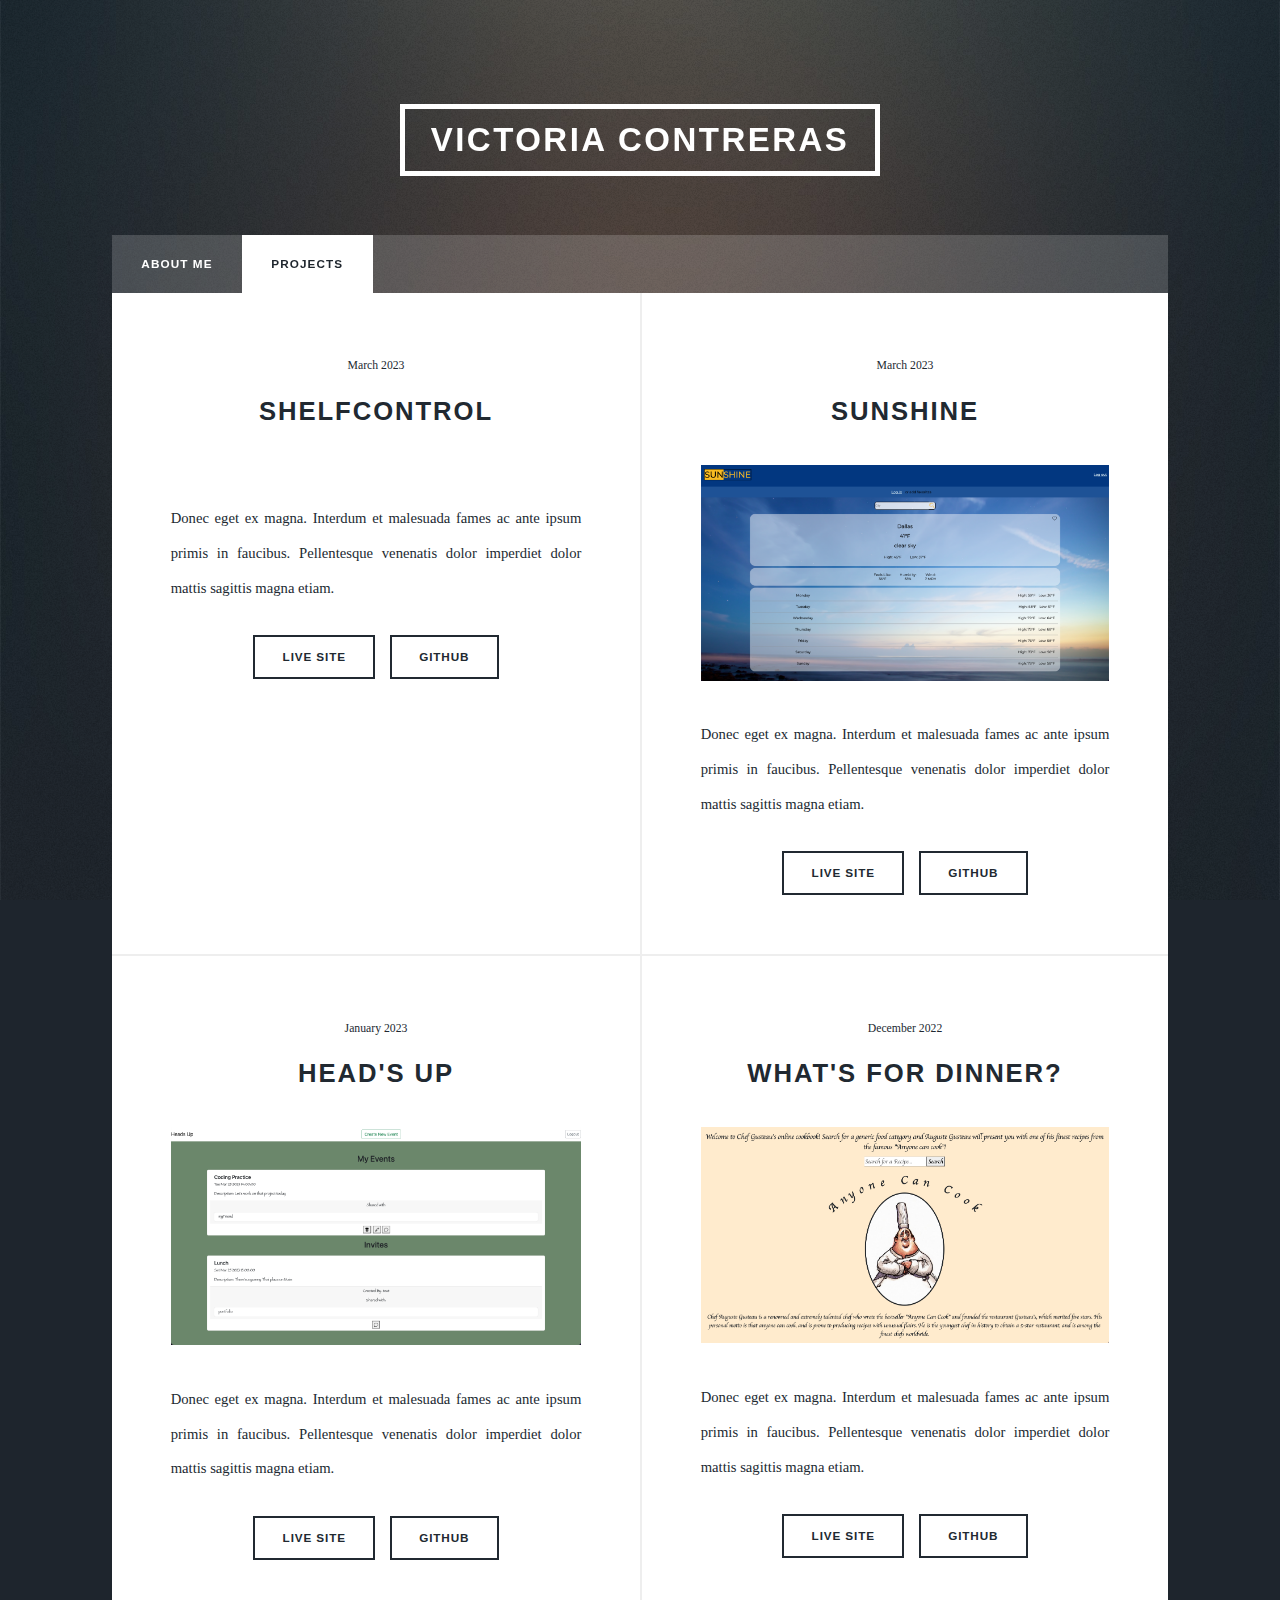
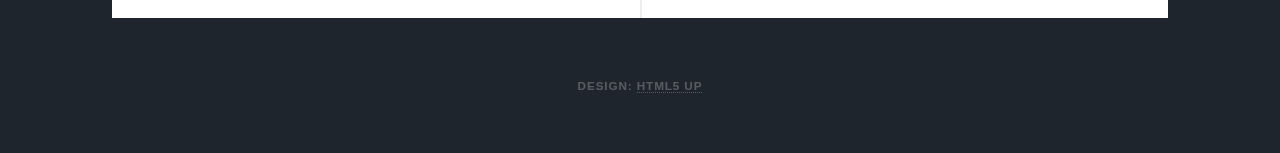
==== commit 3e6e5f11: "forward to thank you page on form submit" ====
--- a/projects.html
+++ b/projects.html
@@ -27,7 +27,6 @@
 						<ul class="links">
 							<li><a href="index.html">About Me</a></li>
 							<li class="active"><a href="projects.html">Projects</a></li>
-							<li><a href="elements.html">Elements Reference</a></li>
 
 						</ul>
 						<ul class="icons">
--- a/assets/css/main.css
+++ b/assets/css/main.css
@@ -2265,7 +2265,7 @@
 /* Form */
 
 	form {
-		margin: 0 0 2rem 0;
+		margin: 0 0 2rem 0;		
 	}
 
 		form > :last-child {
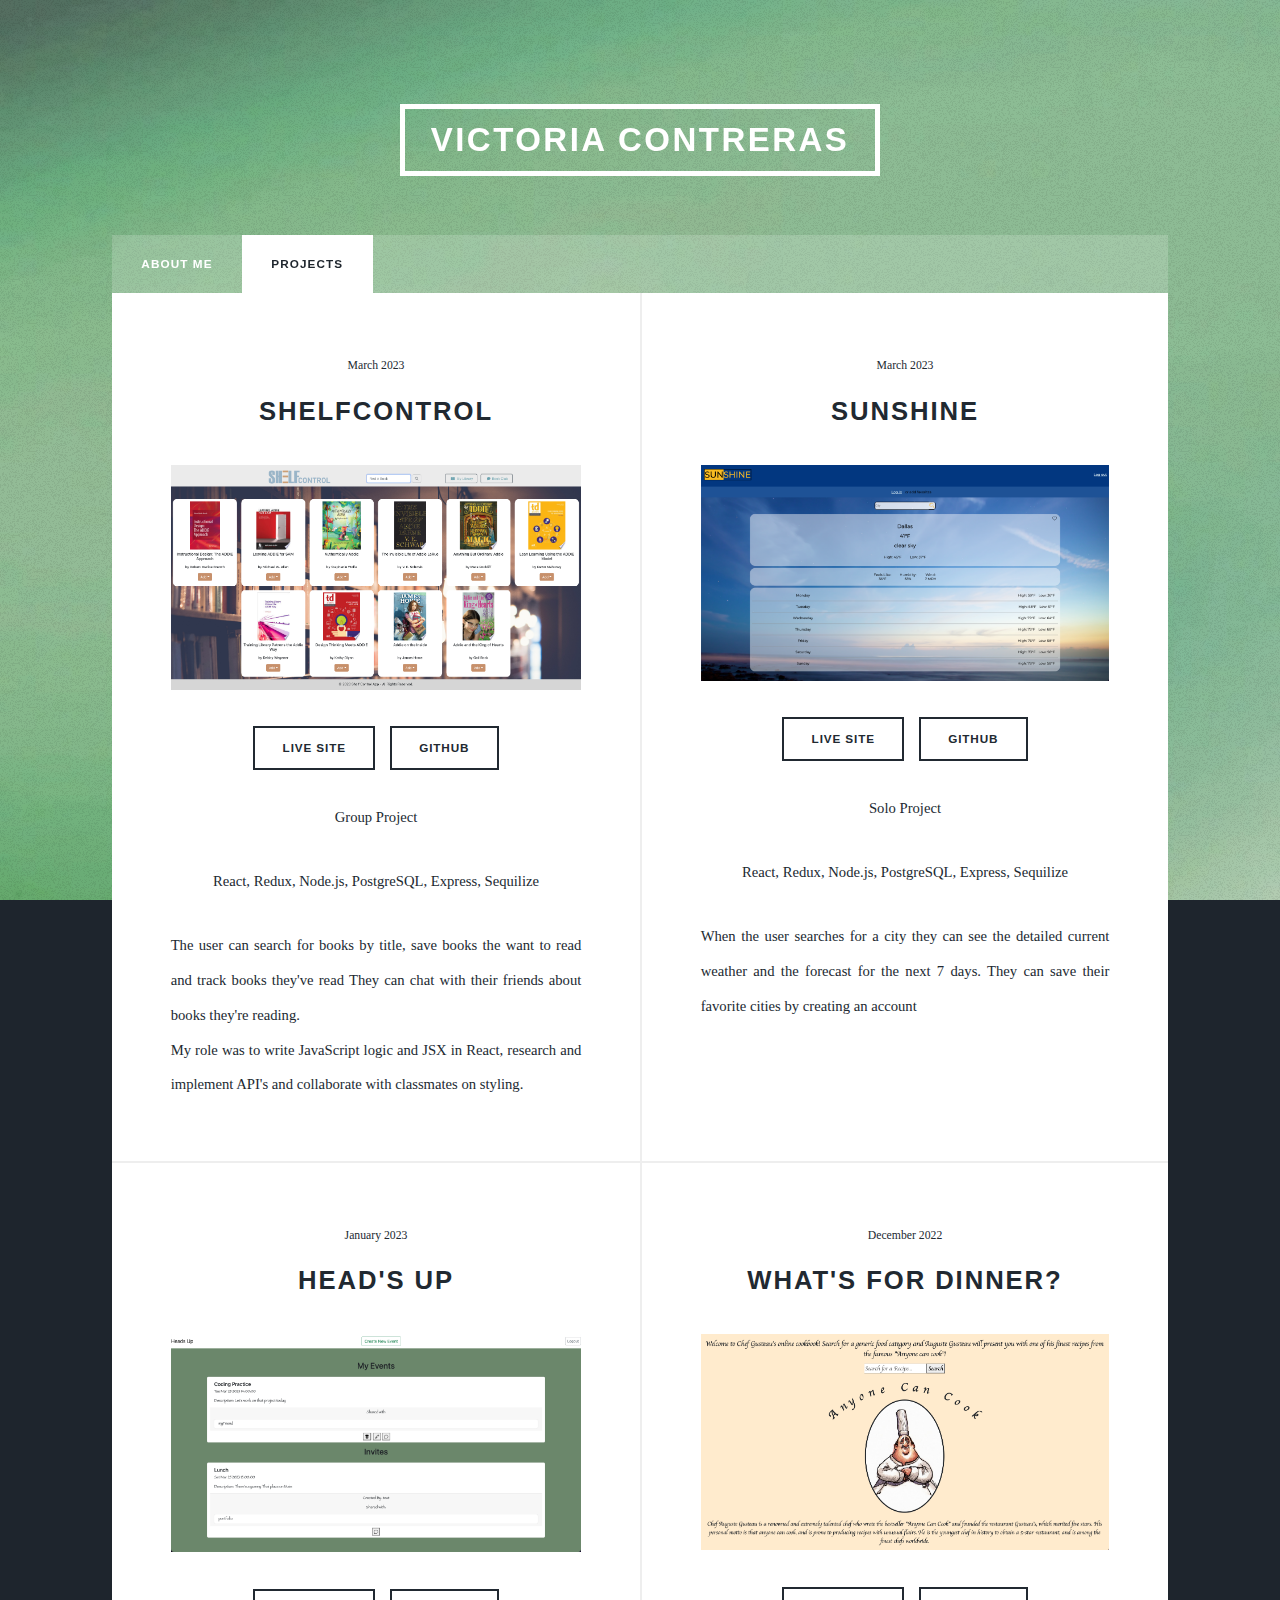
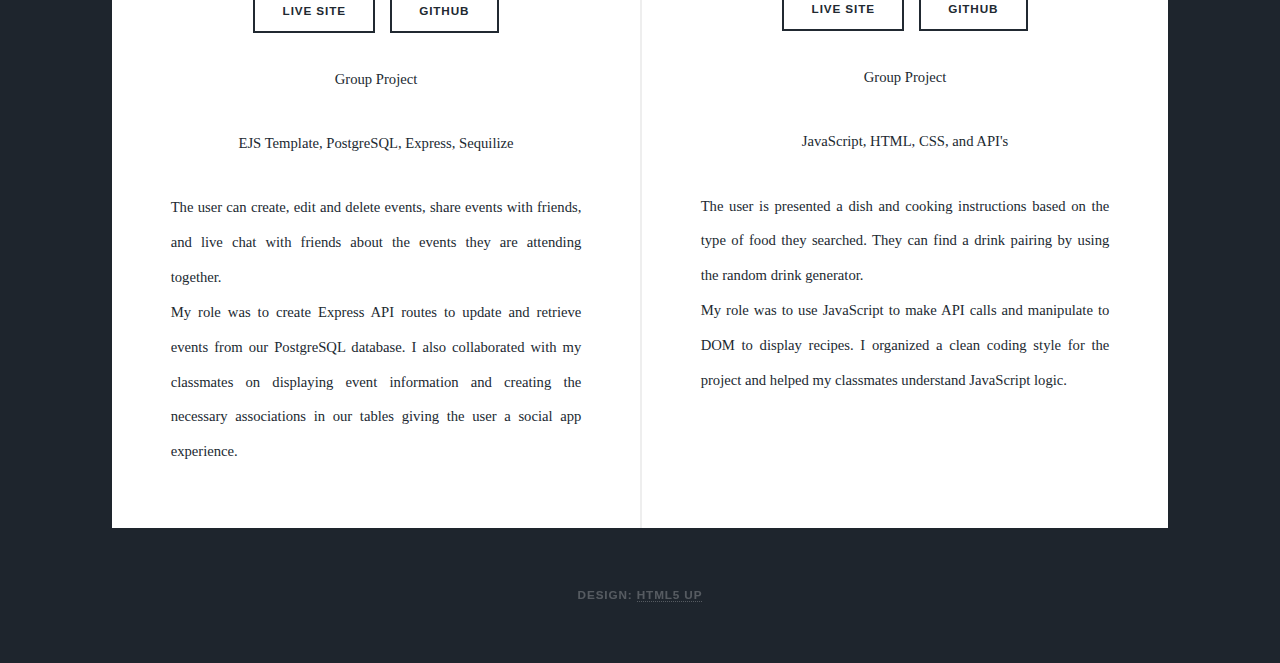
==== commit f25950ee: "adding project bios" ====
--- a/projects.html
+++ b/projects.html
@@ -47,13 +47,18 @@
 									<span class="date">March 2023</span>
 									<h2>ShelfControl</h2>
 								</header>
-								<a href="#" class="image fit"><img src="images/pic02.jpg" alt="" /></a>
-								<p>Donec eget ex magna. Interdum et malesuada fames ac ante ipsum primis in faucibus. Pellentesque venenatis
-									dolor imperdiet dolor mattis sagittis magna etiam.</p>
+								<a href="#" class="image fit"><img src="./images/shelfcontrol.png" alt="" /></a>
 								<ul class="actions special">
 									<li><a href="#" target="_blank" class="button">Live Site</a></li>
 									<li><a href="https://github.com/5hakazulu/Shelf-Control" target="_blank" class="button">GitHub</a></li>
 								</ul>
+								<p style="text-align: center;">Group Project</p>
+								<p style="text-align: center;">React, Redux, Node.js, PostgreSQL, Express, Sequilize</p>
+								<p>The user can search for books by title, save books the want to read and track books they've read
+									They can chat with their friends about books they're reading. 
+									<br/>My role was to write JavaScript logic and JSX in React, research and implement API's
+									and collaborate with classmates on styling.
+								</p>
 							</article>
 							<article>
 								<header>
@@ -61,12 +66,14 @@
 									<h2>SunShine</h2>
 								</header>
 								<a href="#" class="image fit"><img src="images/sunshine.png" alt="" /></a>
-								<p>Donec eget ex magna. Interdum et malesuada fames ac ante ipsum primis in faucibus. Pellentesque venenatis
-									dolor imperdiet dolor mattis sagittis magna etiam.</p>
 								<ul class="actions special">
 									<li><a href="#" target="_blank" class="button">Live Site</a></li>
 									<li><a href="https://github.com/Victoria-Contreras/react-weather-app" target="_blank" class="button">GitHub</a></li>
 								</ul>
+								<p style="text-align: center;">Solo Project</p>
+								<p style="text-align: center;">React, Redux, Node.js, PostgreSQL, Express, Sequilize</p>
+								<p>When the user searches for a city they can see the detailed current weather and the 
+								forecast for the next 7 days. They can save their favorite cities by creating an account</p>
 							</article>
 							<article>
 								<header>
@@ -74,12 +81,18 @@
 									<h2>Head's Up</h2>
 								</header>
 								<a href="#" class="image fit"><img src="images/HeadsUp.png" alt="" /></a>
-								<p>Donec eget ex magna. Interdum et malesuada fames ac ante ipsum primis in faucibus. Pellentesque venenatis
-									dolor imperdiet dolor mattis sagittis magna etiam.</p>
 								<ul class="actions special">
-									<li><a href="#" target="_blank" class="button">Live Site</a></li>
+									<li><a href="https://heads-up-calendar.onrender.com" target="_blank" class="button">Live Site</a></li>
 									<li><a href="https://github.com/Victoria-Contreras/CalendarGroupProject" target="_blank" class="button">GitHub</a></li>
 								</ul>
+								<p style="text-align: center;">Group Project</p>
+								<p style="text-align: center;">EJS Template, PostgreSQL, Express, Sequilize</p>
+								<p>The user can create, edit and delete events, share events with friends, and live chat with friends
+									about the events they are attending together. 
+									<br/>My role was to create Express API routes to update and retrieve events from our PostgreSQL
+									database. I also collaborated with my classmates on displaying event information and creating 
+									the necessary associations in our tables giving the user a social app experience.
+								</p>
 							</article>
 							<article>
 								<header>
@@ -87,12 +100,17 @@
 									<h2>What's for dinner?</h2>
 								</header>
 								<a href="#" class="image fit"><img src="images/whatsForDinner.png" alt="" /></a>
-								<p>Donec eget ex magna. Interdum et malesuada fames ac ante ipsum primis in faucibus. Pellentesque venenatis
-									dolor imperdiet dolor mattis sagittis magna etiam.</p>
 								<ul class="actions special">
 									<li><a href="https://victoria-contreras.github.io/whats_for_dinner/" target="_blank" class="button">Live Site</a></li>
 									<li><a href="https://github.com/Victoria-Contreras/whats_for_dinner" target="_blank" class="button">GitHub</a></li>
 								</ul>
+								<p style="text-align: center;">Group Project</p>
+								<p style="text-align: center;">JavaScript, HTML, CSS, and API's</p>
+								<p>The user is presented a dish and cooking instructions based on the type
+								of food they searched. They can find a drink pairing by using the random 
+								drink generator. <br />My role was to use JavaScript to make API calls and manipulate to DOM
+								to display recipes. I organized a clean coding style for the project and 
+								helped my classmates understand JavaScript logic.</p>
 							</article>
 						</section>
 
@@ -101,7 +119,7 @@
 
 				<!-- Copyright -->
 					<div id="copyright">
-						<ul><li>Design: <a href="https://html5up.net">HTML5 UP</a></li></ul>
+						<ul><li>Design: <a target="_blank" href="https://html5up.net">HTML5 UP</a></li></ul>
 					</div>
 
 			</div>
--- a/assets/css/main.css
+++ b/assets/css/main.css
@@ -3259,7 +3259,7 @@
 			width: 100%;
 			height: 100%;
 			background-color: #212931;
-			background-image: url("../../images/overlay.png"), linear-gradient(0deg, rgba(0, 0, 0, 0.1), rgba(0, 0, 0, 0.1)), url("../../images/bg.jpg");
+			background-image: url("../../images/overlay.png"), linear-gradient(0deg, rgba(0, 0, 0, 0.1), rgba(0, 0, 0, 0.1)), url("../../images/bg.jpeg");
 			background-size: auto,								auto,														100% auto;
 			background-position: center,								center,														top center;
 			background-repeat: repeat,								no-repeat,													no-repeat;
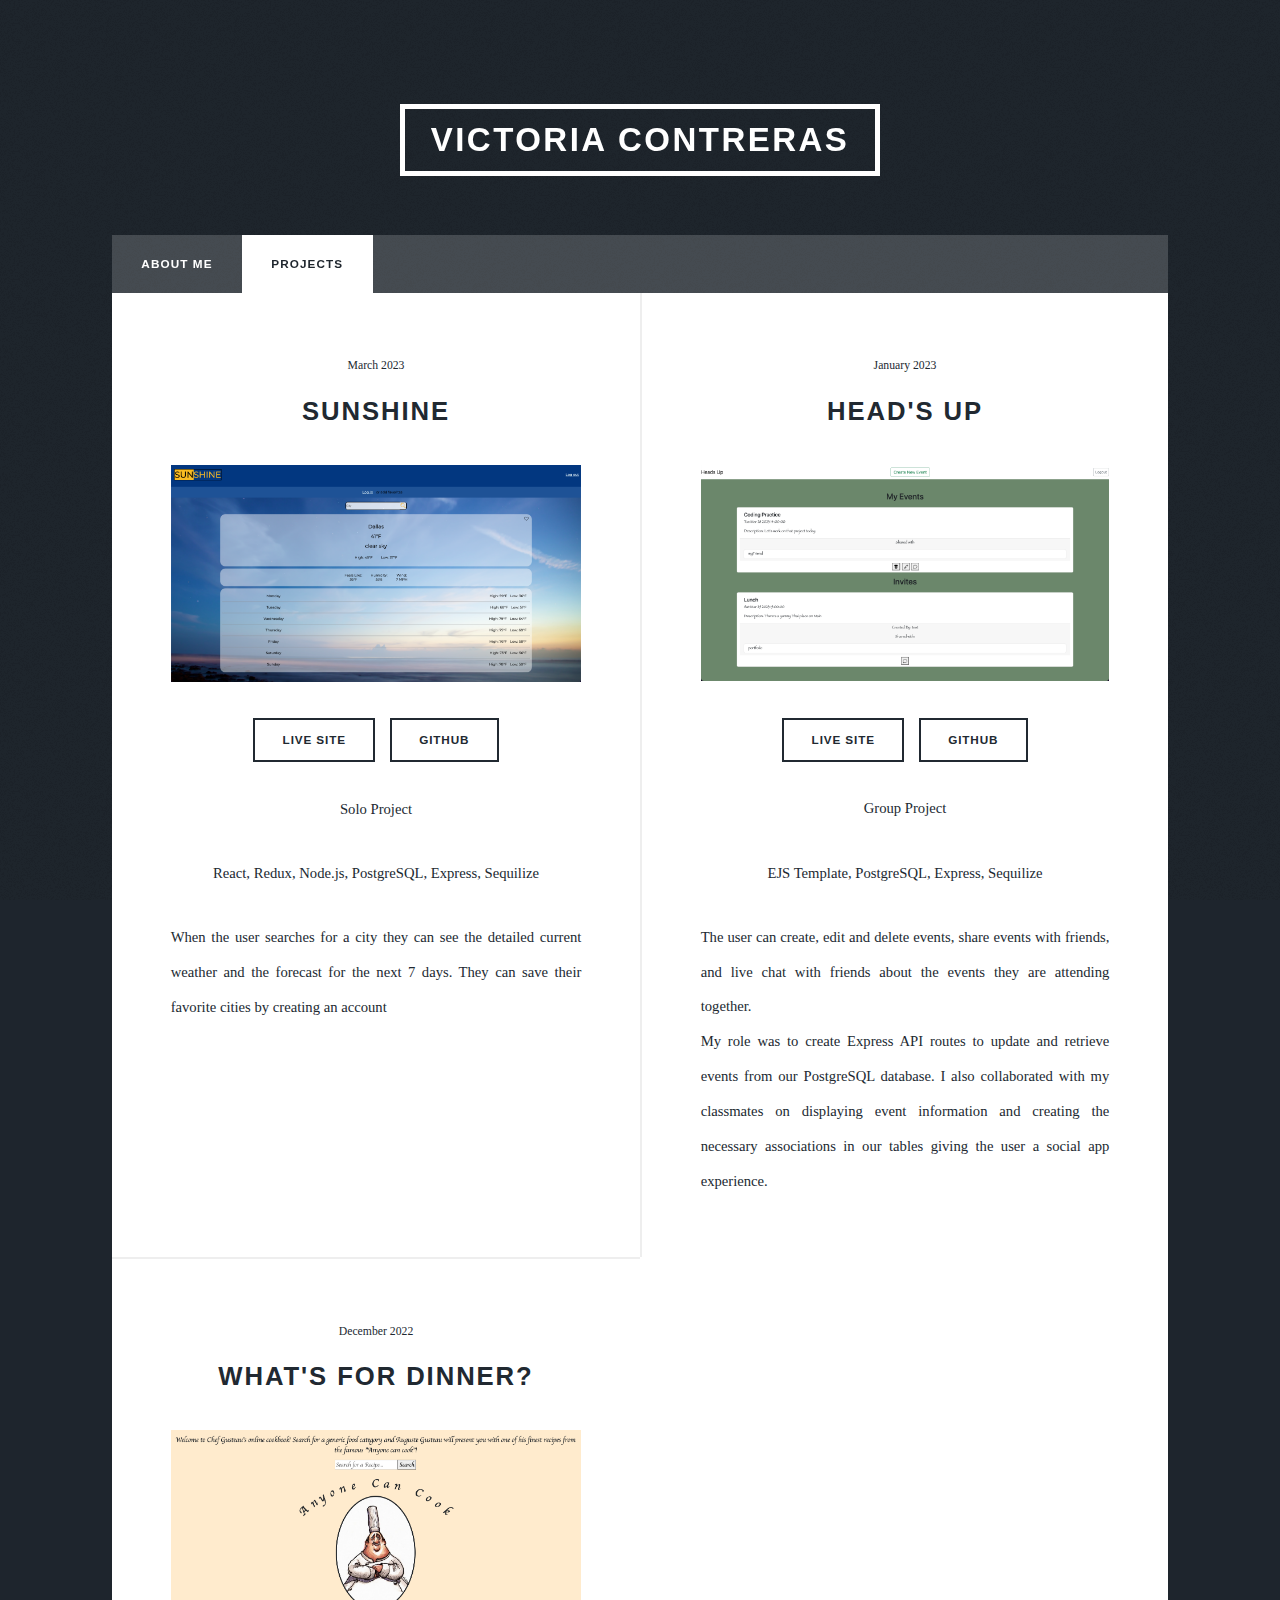
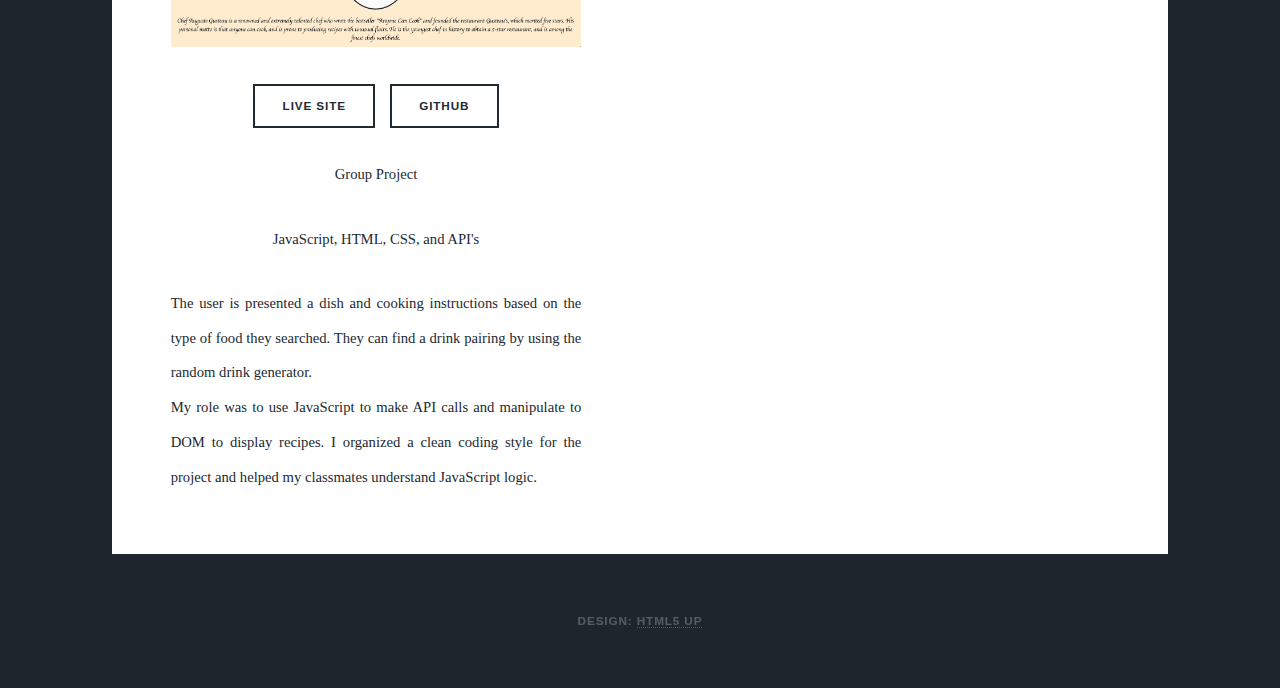
==== commit bb020999: "add live links" ====
--- a/projects.html
+++ b/projects.html
@@ -42,7 +42,7 @@
 
 						<!-- Posts -->
 						<section class="posts">
-							<article>
+							<!-- <article>
 								<header>
 									<span class="date">March 2023</span>
 									<h2>ShelfControl</h2>
@@ -59,7 +59,7 @@
 									<br/>My role was to write JavaScript logic and JSX in React, research and implement API's
 									and collaborate with classmates on styling.
 								</p>
-							</article>
+							</article> -->
 							<article>
 								<header>
 									<span class="date">March 2023</span>
@@ -67,7 +67,7 @@
 								</header>
 								<a href="#" class="image fit"><img src="images/sunshine.png" alt="" /></a>
 								<ul class="actions special">
-									<li><a href="#" target="_blank" class="button">Live Site</a></li>
+									<li><a href="https://react-weather-app-yuaf.onrender.com/" target="_blank" class="button">Live Site</a></li>
 									<li><a href="https://github.com/Victoria-Contreras/react-weather-app" target="_blank" class="button">GitHub</a></li>
 								</ul>
 								<p style="text-align: center;">Solo Project</p>
